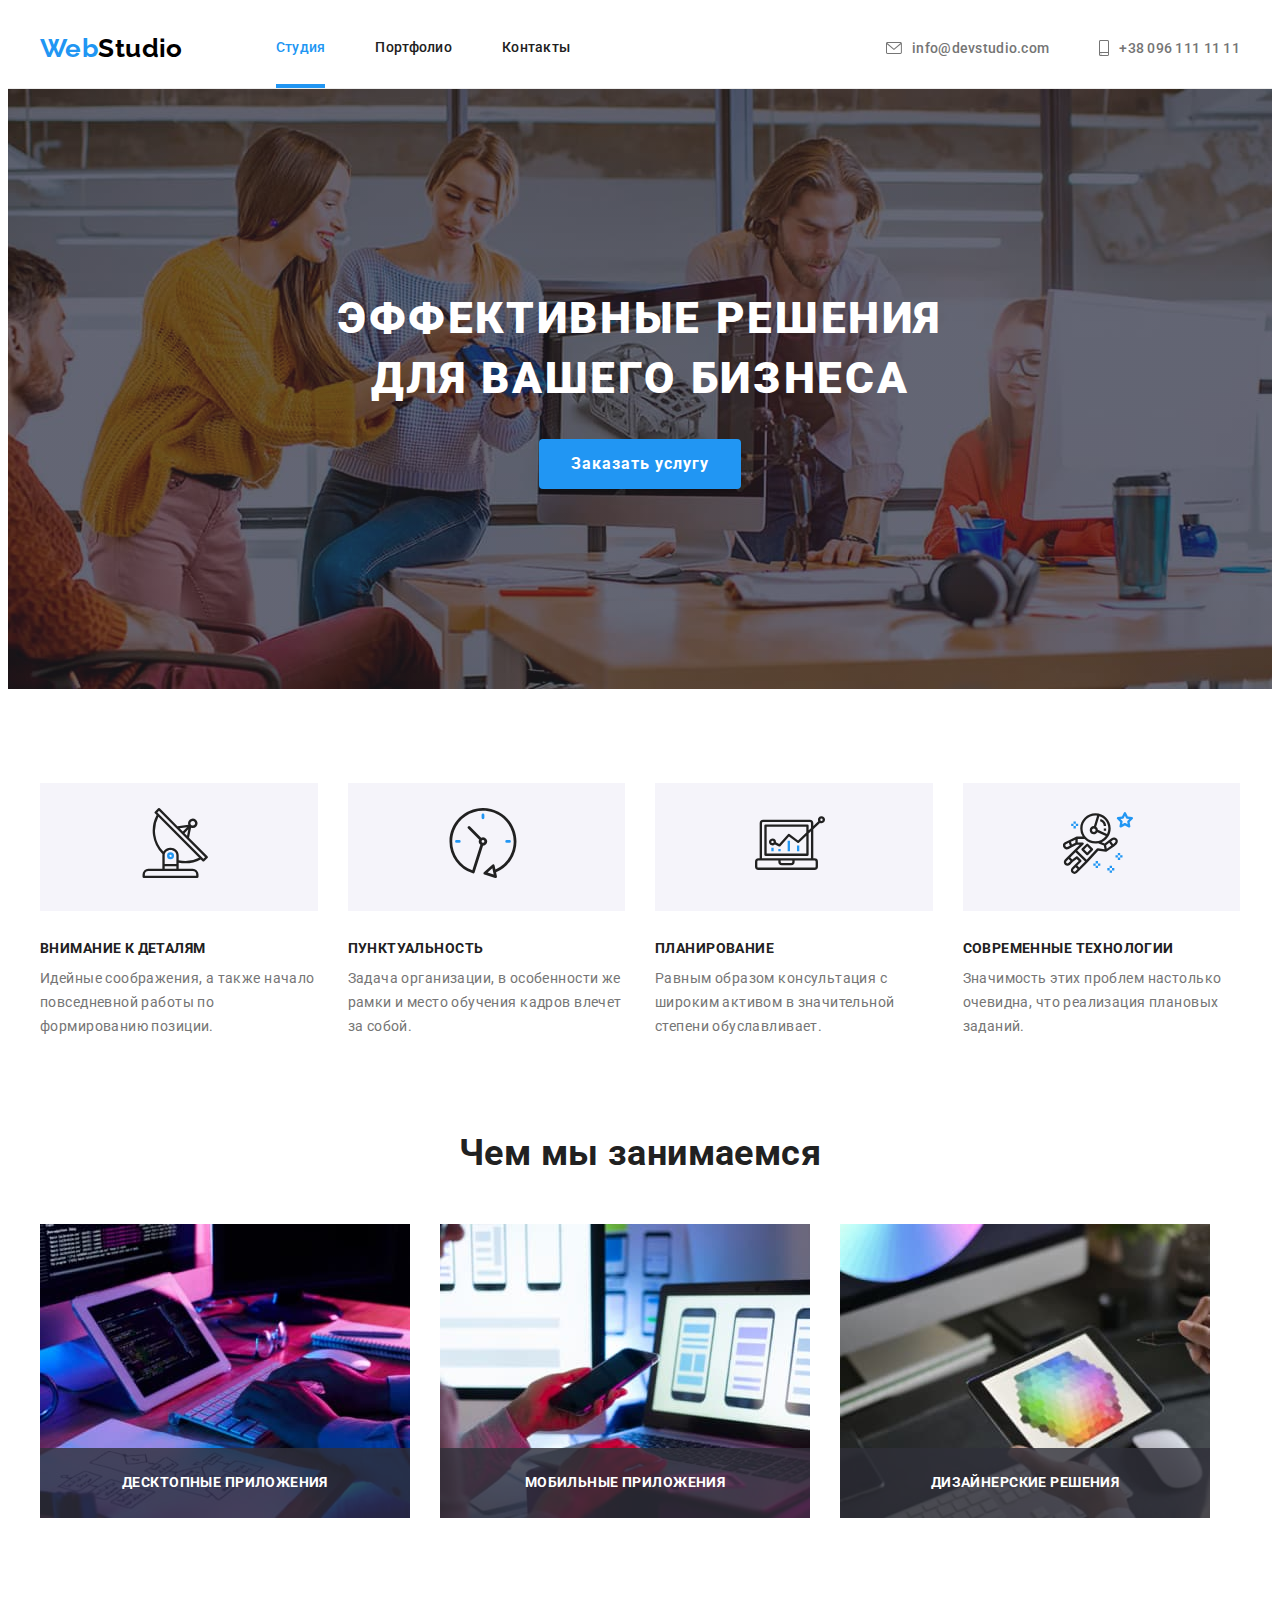
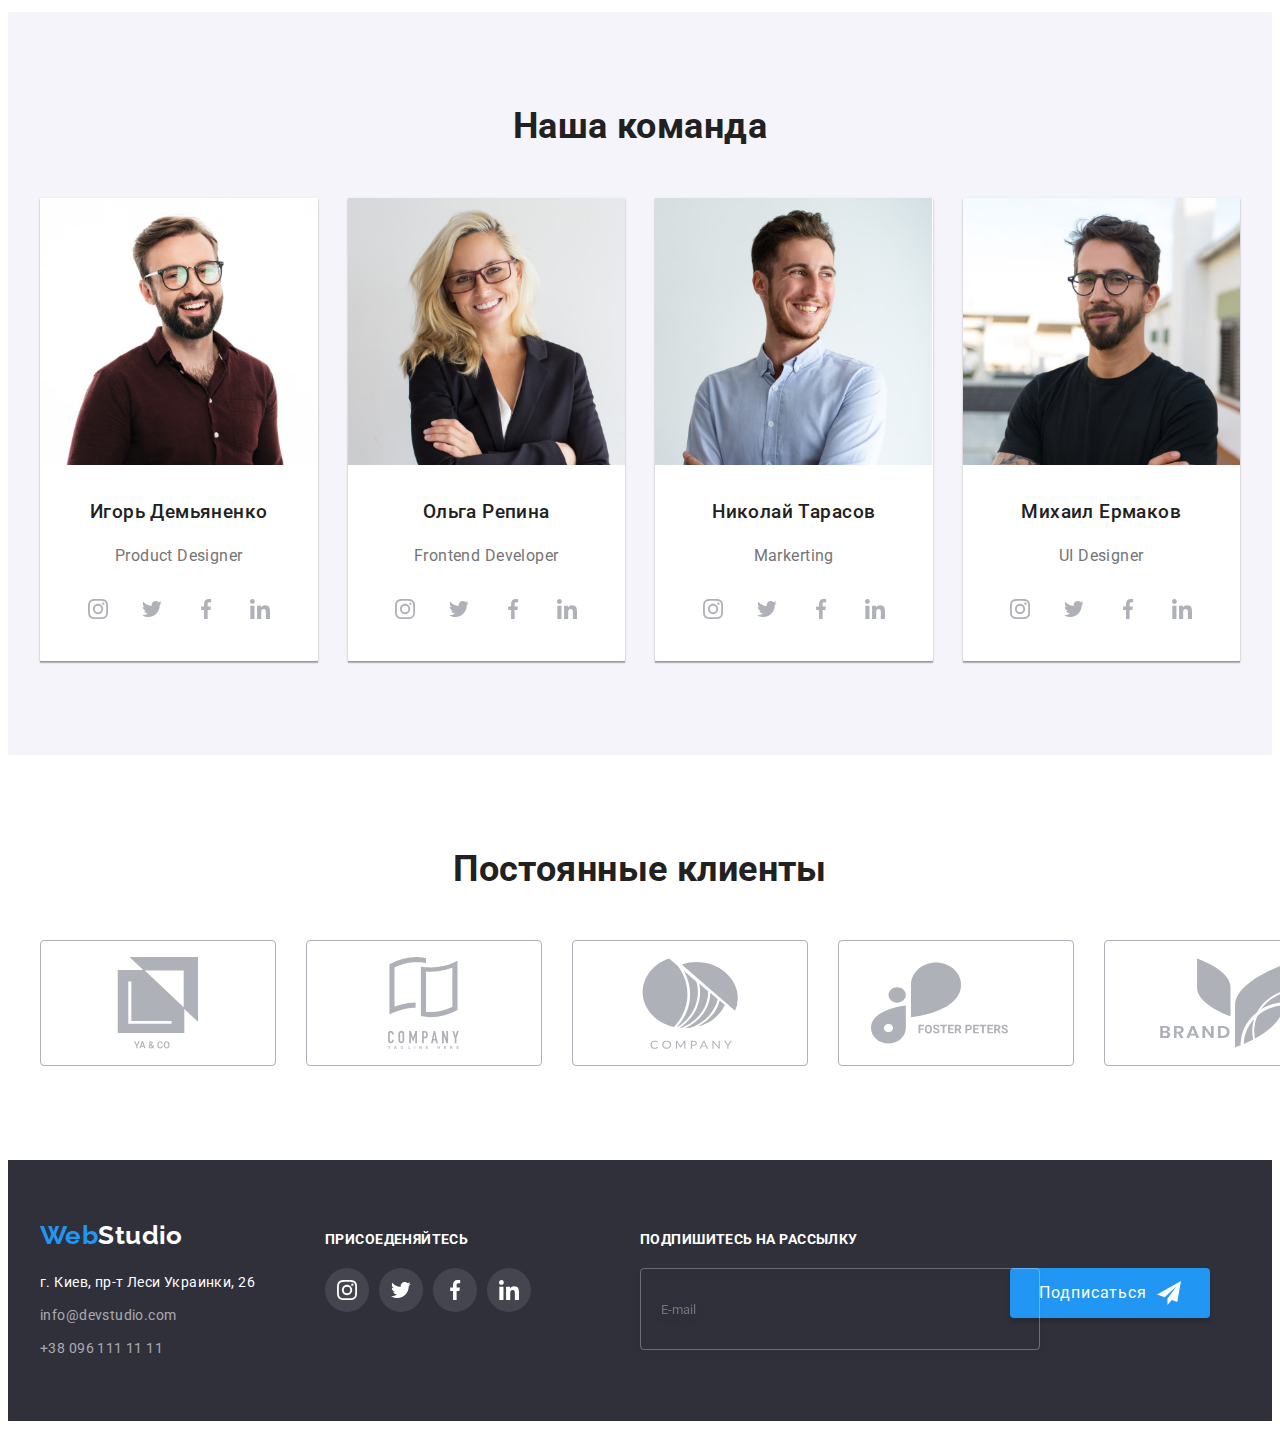
==== index.html @ 7bef616f "add hw6" ====
<!DOCTYPE html>
<html lang="ru">
  <head>
    <meta charset="UTF-8" />
    <meta http-equiv="X-UA-Compatible" content="IE=edge" />
    <meta name="viewport" content="width=device-width, initial-scale=1.0" />
    <title>WebStudio</title>

    <link
      href="https://fonts.googleapis.com/css2?family=Raleway:wght@700&family=Roboto:wght@400;500;700;900&display=swap"
      rel="stylesheet"
    />
    <link
      rel="stylesheet"
      href="https://cdnjs.cloudflare.com/ajax/libs/modern-normalize/1.1.0/modern-normalize.min.css"
      integrity="sha512-wpPYUAdjBVSE4KJnH1VR1HeZfpl1ub8YT/NKx4PuQ5NmX2tKuGu6U/JRp5y+Y8XG2tV+wKQpNHVUX03MfMFn9Q=="
      crossorigin="anonymous"
      referrerpolicy="no-referrer"
    />

    <link rel="stylesheet" href="./css/styles.css" />
  </head>

  <body>
    <!-- Шапка Сайта -->

    <header class="page-header">
      <div class="container">
        <div class="header-container">
          <a href="./index.html" class="logo">
            <span class="logo-first">Web</span
            ><span class="logo-second">Studio</span>
          </a>
          <nav>
            <ul class="site-nav list">
              <li class="site-nav-item">
                <a href="./index.html" class="link current">Студия</a>
              </li>
              <li class="site-nav-item">
                <a href="./portfolio.html" class="link">Портфолио</a>
              </li>
              <li class="site-nav-item">
                <a href="" class="link">Контакты</a>
              </li>
            </ul>
          </nav>
          <div class="header-contact">
            <a href="mailto:info@devstudio.com" class="contact-item link">
              <svg class="button-icon" width="16" height="12">
                <use href="./images/icons.svg#icon-envelope"></use>
              </svg>
              <span class="link-text">info@devstudio.com</span>
            </a>

            <a href="tel:+380961111111" class="contact-item link">
              <svg class="button-icon" width="10" height="16">
                <use href="./images/icons.svg#icon-smartphone"></use>
              </svg>
              <span class="link-text">+38 096 111 11 11</span></a
            >
          </div>
        </div>
      </div>
    </header>

    <main>
      <!-- Заказать услугу -->
      <section class="hero">
        <div class="hero-container">
          <h1 class="hero-title">Эффективные решения для вашего бизнеса</h1>
          <button type="button" class="button" data-modal-open>
            Заказать услугу
          </button>
        </div>
      </section>

      <!-- Особенности -->
      <section class="section no-btm-padding">
        <div class="container">
          <ul class="features-list list">
            <li class="item">
              <div class="features-thumb">
                <svg class="features-icons">
                  <use href="./images/icons.svg#icon-antenna"></use>
                </svg>
              </div>
              <h3 class="title">Внимание к деталям</h3>
              <p>
                Идейные соображения, а также начало повседневной работы по
                формированию позиции.
              </p>
            </li>
            <li class="item">
              <div class="features-thumb">
                <svg class="features-icons">
                  <use href="./images/icons.svg#icon-clock"></use>
                </svg>
              </div>
              <h3 class="title">Пунктуальность</h3>
              <p>
                Задача организации, в особенности же рамки и место обучения
                кадров влечет за собой.
              </p>
            </li>
            <li class="item">
              <div class="features-thumb">
                <svg class="features-icons">
                  <use href="./images/icons.svg#icon-diagram"></use>
                </svg>
              </div>
              <h3 class="title">Планирование</h3>
              <p>
                Равным образом консультация с широким активом в значительной
                степени обуславливает.
              </p>
            </li>
            <li class="item">
              <div class="features-thumb">
                <svg class="features-icons">
                  <use href="./images/icons.svg#icon-astronaut"></use>
                </svg>
              </div>
              <h3 class="title">Современные технологии</h3>
              <p>
                Значимость этих проблем настолько очевидна, что реализация
                плановых заданий.
              </p>
            </li>
          </ul>
        </div>
      </section>

      <!-- Чем мы занимаемся -->
      <section class="section">
        <div class="container">
          <h2 class="section-title">Чем мы занимаемся</h2>
          <ul class="services-list list">
            <li class="services-item">
              <img
                src="./images/programer-working-his-desk-office.jpg"
                alt="программист работает за столом в офисе"
                width="370"
              />
              <div class="service-overlay">
                <h3 class="service-text">Десктопные приложения</h3>
              </div>
            </li>
            <li class="services-item">
              <img
                src="./images/web-ui-designers-are-developing-application-smartphones.jpg"
                alt="веб-дизайнеры пользовательского интерфейса разрабатывают приложения для смартфонов"
                width="370"
              />
              <div class="service-overlay">
                <h3 class="service-text">Мобильные приложения</h3>
              </div>
            </li>
            <li class="services-item">
              <img
                src="./images/creative-artist-web-design-with-working-colour-selection-graphic-tablet.jpg"
                alt="веб-дизайнер работает с графическим планшетом для выбора цвета"
                width="370"
              />
              <div class="service-overlay">
                <h3 class="service-text">Дизайнерские решения</h3>
              </div>
            </li>
          </ul>
        </div>
      </section>

      <!-- Команда -->
      <section class="section team">
        <div class="container">
          <h2 class="section-title">Наша команда</h2>

          <ul class="team-list list">
            <li class="team-item">
              <div class="card">
                <div class="card-thumb">
                  <img
                    src="./images/product-designer-igor.jpg"
                    alt="промышленный дизайнер Игорь Демьяненко"
                    class="team-picture"
                  />
                </div>
                <div class="team-text">
                  <h3 class="title">Игорь Демьяненко</h3>
                  <p class="text">Product Designer</p>
                  <ul class="social-list list">
                    <li class="social-item">
                      <a href="" class="link"
                        ><svg class="social-icon">
                          <use href="./images/icons.svg#icon-instagram"></use>
                        </svg>
                      </a>
                    </li>
                    <li class="social-item">
                      <a href="" class="link"
                        ><svg class="social-icon">
                          <use href="./images/icons.svg#icon-twitter"></use>
                        </svg>
                      </a>
                    </li>
                    <li class="social-item">
                      <a href="" class="link"
                        ><svg class="social-icon">
                          <use href="./images/icons.svg#icon-facebook"></use>
                        </svg>
                      </a>
                    </li>
                    <li class="social-item">
                      <a href="" class="link"
                        ><svg class="social-icon">
                          <use href="./images/icons.svg#icon-linkedin"></use>
                        </svg>
                      </a>
                    </li>
                  </ul>
                </div>
              </div>
            </li>
            <li class="team-item">
              <div class="card">
                <div class="card-thumb">
                  <img
                    src="./images/frontend-developer-olga.jpg"
                    alt="фронтенд-разработчик Ольга Репина"
                    class="team-picture"
                  />
                </div>
                <div class="team-text">
                  <h3 class="title">Ольга Репина</h3>
                  <p class="text">Frontend Developer</p>
                  <ul class="social-list list">
                    <li class="social-item">
                      <a href="" class="link"
                        ><svg class="social-icon">
                          <use href="./images/icons.svg#icon-instagram"></use>
                        </svg>
                      </a>
                    </li>
                    <li class="social-item">
                      <a href="" class="link"
                        ><svg class="social-icon">
                          <use href="./images/icons.svg#icon-twitter"></use>
                        </svg>
                      </a>
                    </li>
                    <li class="social-item">
                      <a href="" class="link"
                        ><svg class="social-icon">
                          <use href="./images/icons.svg#icon-facebook"></use>
                        </svg>
                      </a>
                    </li>
                    <li class="social-item">
                      <a href="" class="link"
                        ><svg class="social-icon">
                          <use href="./images/icons.svg#icon-linkedin"></use>
                        </svg>
                      </a>
                    </li>
                  </ul>
                </div>
              </div>
            </li>
            <li class="team-item">
              <div class="card">
                <div class="card-thumb">
                  <img
                    src="./images/marketing-nikolai.jpg"
                    alt="маркетолог Николай Тарасов"
                    class="team-picture"
                  />
                </div>
                <div class="team-text">
                  <h3 class="title">Николай Тарасов</h3>
                  <p class="text">Markerting</p>
                  <ul class="social-list list">
                    <li class="social-item">
                      <a href="" class="link"
                        ><svg class="social-icon">
                          <use href="./images/icons.svg#icon-instagram"></use>
                        </svg>
                      </a>
                    </li>
                    <li class="social-item">
                      <a href="" class="link"
                        ><svg class="social-icon">
                          <use href="./images/icons.svg#icon-twitter"></use>
                        </svg>
                      </a>
                    </li>
                    <li class="social-item">
                      <a href="" class="link"
                        ><svg class="social-icon">
                          <use href="./images/icons.svg#icon-facebook"></use>
                        </svg>
                      </a>
                    </li>
                    <li class="social-item">
                      <a href="" class="link"
                        ><svg class="social-icon">
                          <use href="./images/icons.svg#icon-linkedin"></use>
                        </svg>
                      </a>
                    </li>
                  </ul>
                </div>
              </div>
            </li>
            <li class="team-item">
              <div class="card">
                <div class="card-thumb">
                  <img
                    src="./images/ui-designer-michael.jpg"
                    alt="дизайнер пользовательского интерфейса Михаил Ермаков"
                    class="team-picture"
                  />
                </div>
                <div class="team-text">
                  <h3 class="title">Михаил Ермаков</h3>
                  <p class="text">UI Designer</p>
                  <ul class="social-list list">
                    <li class="social-item">
                      <a href="" class="link"
                        ><svg class="social-icon">
                          <use href="./images/icons.svg#icon-instagram"></use>
                        </svg>
                      </a>
                    </li>
                    <li class="social-item">
                      <a href="" class="link"
                        ><svg class="social-icon">
                          <use href="./images/icons.svg#icon-twitter"></use>
                        </svg>
                      </a>
                    </li>
                    <li class="social-item">
                      <a href="" class="link"
                        ><svg class="social-icon">
                          <use href="./images/icons.svg#icon-facebook"></use>
                        </svg>
                      </a>
                    </li>
                    <li class="social-item">
                      <a href="" class="link"
                        ><svg class="social-icon">
                          <use href="./images/icons.svg#icon-linkedin"></use>
                        </svg>
                      </a>
                    </li>
                  </ul>
                </div>
              </div>
            </li>
          </ul>
        </div>
      </section>
    </main>
    <section class="section clients">
      <div class="container">
        <h2 class="section-title">Постоянные клиенты</h2>
        <ul class="clients-list list">
          <li class="clients-item">
            <a href="" class="link"
              ><svg class="client-icon">
                <use href="./images/icons.svg#icon-ya-and-co"></use>
              </svg>
            </a>
          </li>
          <li class="clients-item">
            <a href="" class="link"
              ><svg class="client-icon">
                <use href="./images/icons.svg#icon-tag-line-here"></use>
              </svg>
            </a>
          </li>
          <li class="clients-item">
            <a href="" class="link"
              ><svg class="client-icon">
                <use href="./images/icons.svg#icon-company"></use>
              </svg>
            </a>
          </li>
          <li class="clients-item">
            <a href="" class="link"
              ><svg class="client-icon">
                <use href="./images/icons.svg#icon-peters"></use>
              </svg>
            </a>
          </li>
          <li class="clients-item">
            <a href="" class="link"
              ><svg class="client-icon">
                <use href="./images/icons.svg#icon-brand"></use>
              </svg>
            </a>
          </li>
          <li class="clients-item">
            <a href="" class="link"
              ><svg class="client-icon">
                <use href="./images/icons.svg#icon-tag-line"></use>
              </svg>
            </a>
          </li>
        </ul>
      </div>
    </section>

    <footer class="footer">
      <div class="container">
        <div class="separator">
          <div class="left-footer">
            <a href="./index.html" class="logo">
              <span class="logo-first">Web</span
              ><span class="logo-second">Studio</span>
            </a>
            <address class="address">
              <p class="text-address">г. Киев, пр-т Леси Украинки, 26</p>
              <a href="mailto:info@devstudio.com" class="link"
                >info@devstudio.com</a
              >
              <a href="tel:+380961111111" class="link">+38 096 111 11 11</a>
            </address>
          </div>
          <div class="right-footer">
            <b class="join-text">присоеденяйтесь</b>
            <ul class="social-list list">
              <li class="social-item">
                <a href="" class="link"
                  ><svg class="social-icon">
                    <use href="./images/icons.svg#icon-instagram"></use>
                  </svg>
                </a>
              </li>
              <li class="social-item">
                <a href="" class="link"
                  ><svg class="social-icon">
                    <use href="./images/icons.svg#icon-twitter"></use>
                  </svg>
                </a>
              </li>
              <li class="social-item">
                <a href="" class="link"
                  ><svg class="social-icon">
                    <use href="./images/icons.svg#icon-facebook"></use>
                  </svg>
                </a>
              </li>
              <li class="social-item">
                <a href="" class="link"
                  ><svg class="social-icon">
                    <use href="./images/icons.svg#icon-linkedin"></use>
                  </svg>
                </a>
              </li>
            </ul>
          </div>
          <div class="right-footer">
            <b class="join-text">подпишитесь на рассылку</b>
            <form class="subscription-form">
              <label class="form-field"
                ><!-- <span class="email-label">Email</span> -->
                <input
                  type="email"
                  name="email"
                  class="form-input"
                  placeholder="E-mail"
                  required
              /></label>
              <button class="send-button button" type="submit">
                <span class="send-text">Подписаться</span>
                <svg class="send-icon">
                  <use href="./images/icons.svg#icon-send"></use>
                </svg>
              </button>
            </form>
          </div>
        </div>
      </div>
    </footer>
    <div class="backdrop is-hidden" data-modal>
      <div class="modal">
        <button type="button" class="modal-button" data-modal-close>
          <svg class="modal-icon">
            <use href="./images/icons.svg#icon-close-modal"></use>
          </svg>
        </button>
        <div class="form-container">
          <b class="application-text"
            >Оставьте свои данные, мы вам перезвоним</b
          >
          <form class="application-form">
            <div class="inputs">
              <label class="form-field"
                ><span class="label-text">Имя</span>
                <input
                  type="text"
                  name="name"
                  class="form-input"
                  placeholder=" "
                  required
                />
                <svg class="application-icon">
                  <use href="./images/icons.svg#icon-person"></use>
                </svg>
              </label>
              <label class="form-field"
                ><span class="label-text">Телефон</span
                ><input
                  type="tel"
                  name="tel"
                  class="form-input"
                  placeholder=" "
                  required
                />
                <svg class="application-icon">
                  <use href="./images/icons.svg#icon-phone"></use>
                </svg>
              </label>
              <label class="form-field"
                ><span class="label-text">Почта</span
                ><input
                  type="email"
                  name="email"
                  class="form-input"
                  placeholder=" "
                  required
                />
                <svg class="application-icon">
                  <use href="./images/icons.svg#icon-email"></use>
                </svg>
              </label>
              <label class="form-field"
                ><span class="label-text">Комментарий</span>
                <textarea
                  name="comment"
                  class="comment-area"
                  rows="6"
                  placeholder="Введите текст"
                ></textarea>
              </label>
            </div>
            <label class="checkbox-label"
              ><input
                class="checkbox"
                type="checkbox"
                name="agreement"
                value="agreement"
                required
              />
              <!-- <span class="checkbox-icon"></span> -->
              <svg class="checkbox-icon">
                <use href="./images/icons.svg#icon-check"></use>
              </svg>
              <span class="mailing-text">
                Соглашаюсь с рассылкой и принимаю
                <a href="" class="link">Условия договора</a>
              </span>
            </label>
            <button class="send-button button" type="submit">
              <span class="send-text">Отправить</span>
            </button>
          </form>
        </div>
      </div>
    </div>
    <script src="./js/modal.js"></script>
  </body>
</html>
---- css/styles.css ----
/* color: #757575; Основной цвет текста */
/* color: #212121; вторичный цвет текста */
/* #FFFFFF основной цвет фоона */
/* #2F303A вторичный цвет фона */
:root {
  --primary-text-color: #757575;
  --title-text-color: #212121;
  --button-hover-color: #188ce8;
  --accent-color: #2196f3;
  --primary-white-color: #ffffff;
  --secondary-bg-color: #2f303a;
  --filter-bg-color: #f5f4fa;
  --border-color: #eeeeee;
  --social-icons-color: #afb1b8;
  --cubic-const: cubic-bezier(0.4, 0, 0.2, 1);
  --trans-time: 250ms;
}
/* html {
  box-sizing: border-box;
}
*,
*::before,
*::after {
  box-sizing: inherit;
} */
img {
  display: block;
  max-width: 100%;
  height: auto;
}
h1,
h2,
h3,
h4,
h5,
h6,
p,
ul {
  margin: 0;
  padding: 0;
}

body {
  color: var(--primary-text-color);
  background-color: var(--primary-white-color);

  font-family: "Roboto", sans-serif;
  /* font-weight: 400; */
  font-size: 14px;
  letter-spacing: 0.03em;
  line-height: 1.71;
}
button,
input,
optgroup,
select,
textarea {
  font-family: "Roboto", sans-serif;
}
.list {
  list-style: none;
}
.link {
  text-decoration: none;
}
.project-set .link,
.header-contact .link {
  color: inherit;
}
.container {
  width: 1200px;
  padding-left: 15px;
  padding-right: 15px;
  margin: 0 auto;
}

/* COLOR hover */
.address .link,
.page-header .link {
  transition: color var(--trans-time) var(--cubic-const);
}
/* background-color hover */
.hero .button,
.social-item .link {
  transition: background-color var(--trans-time) var(--cubic-const);
}
/* fill hover */
.contact-item .button-icon,
.social-item .social-icon,
.clients-item .client-icon {
  transition: fill var(--trans-time) var(--cubic-const);
}
/* border hover */

/* HEADER */

.header-container {
  height: 80px;
  display: flex;
  justify-content: center;
  align-items: center;
}
.page-header {
  /*   padding-top: 24px;
  padding-bottom: 25px; */
  border-bottom: 1px solid #ececec;
}

/* Logo styles */

.page-header .logo {
  margin-right: 93px;
}
.logo {
  display: inline-block;

  text-decoration: none;
  font-family: "Raleway", sans-serif;
  font-weight: 700;
  line-height: 1.19;
  font-size: 26px;
}
.logo-first {
  color: var(--accent-color);
}
.logo-second {
  color: #000000;
}

/* site navigation styles */
.site-nav {
  display: flex;
}
.site-nav-item:not(:last-child) {
  margin-right: 50px;
}
.site-nav .link {
  position: relative;
  display: block;
  padding-top: 32px;
  padding-bottom: 32px;
  color: var(--title-text-color);
}
/* Current link underline */
.site-nav .link.current::after {
  content: "";
  position: absolute;

  bottom: 0;
  left: 0;
  display: block;
  width: 100%;
  height: 4px;
  background-color: var(--accent-color);
}
.site-nav .link.current {
  color: var(--accent-color);
}
/* contact style */
.header-contact {
  display: flex;

  margin-left: auto;
}
.contact-item:not(:last-child) {
  margin-right: 50px;
}

/* header link style */
.page-header .link {
  font-weight: 500;
  line-height: 1.14;
  letter-spacing: 0.02em;
}
.page-header .link:hover,
.page-header .link:focus {
  color: var(--accent-color);
}
/* hero style */
.hero {
  display: flex;
  justify-content: center;
  align-items: center;
  margin: 0 auto;
  max-width: 1600px;
  height: 600px;
  text-align: center;

  /*   padding-top: 200px;
  padding-bottom: 200px; */

  background-image: linear-gradient(
      rgba(47, 48, 58, 0.4),
      rgba(47, 48, 58, 0.4)
    ),
    url("../images/overlay.jpg");
  background-size: cover;
  background-position: center;
  background-repeat: no-repeat;
  color: var(--primary-white-color);
}
.hero-title {
  max-width: 696px;
  margin: 0 auto 30px;
  font-weight: 900;
  font-size: 44px;
  line-height: 1.36;
  letter-spacing: 0.06em;
  text-transform: uppercase;
}
.button {
  cursor: pointer;
  border-radius: 4px;
  border: 0px;
}

.hero .button {
  background-color: var(--accent-color);
  color: var(--primary-white-color);
  padding: 10px 32px;
  border-radius: 4px;
  box-shadow: 0px 4px 4px rgba(0, 0, 0, 0.15);
  font-size: 16px;
  font-weight: 700;
  line-height: 1.87;

  letter-spacing: 0.06em;
}
.hero .button:hover,
.hero .button:focus {
  background-color: var(--button-hover-color);
}
/* title style */
.title,
.section-title {
  color: var(--title-text-color);
  font-weight: 700;
}

.section {
  padding-top: 94px;
  padding-bottom: 94px;
}
.section.no-btm-padding {
  padding-bottom: 0;
}

.section-title {
  margin: 0 auto 50px;
  font-size: 36px;
  line-height: 1.16;
  text-align: center;
}

/* FEATURES style */
.features-list {
  display: flex;
  flex-wrap: wrap;
  margin-right: -30px;
  margin-bottom: -30px;
  justify-content: center;
}

.features-list .title {
  margin-bottom: 10px;
  font-size: 14px;
  line-height: 1.14;
  text-transform: uppercase;
}

.features-list .item {
  flex-basis: calc((100% / 4) - 30px);
  margin-right: 30px;
  margin-bottom: 30px;
}

/* Services section */
.services-item {
  position: relative;
}
.services-list {
  display: flex;
}
.services-item:not(:last-child) {
  margin-right: 30px;
}
.service-overlay {
  position: absolute;
  bottom: 0;
  right: 0;
  display: flex;
  justify-content: center;
  align-items: center;
  background-color: rgba(47, 48, 58, 0.8);
  width: 100%;
  height: 70px;
}
.service-text {
  padding-left: 15px;
  padding-right: 15px;
  color: var(--primary-white-color);
  font-size: 14px;
  line-height: 1.14;
  text-align: center;
  text-transform: uppercase;
}

/* Team section */
.team {
  background-color: var(--filter-bg-color);
}
.team-item .card {
  box-shadow: 0px 1px 3px rgba(0, 0, 0, 0.12), 0px 1px 1px rgba(0, 0, 0, 0.14),
    0px 2px 1px rgba(0, 0, 0, 0.2);
}
.team-list {
  display: flex;
  flex-wrap: wrap;
  margin-right: -30px;
  margin-bottom: -30px;
}

.team-item {
  background-color: var(--primary-white-color);
  flex-basis: calc((100% / 4) - 30px);
  margin-right: 30px;
  margin-bottom: 30px;
  text-align: center;
  justify-content: center;
  font-size: 16px;
  line-height: 1.88;

  border-radius: 0px 0px 4px 4px;
} /* 
.team-item:not(:last-child) {
  margin-right: 30px;
} */
.team-text {
  display: block;
  margin-top: auto;
  padding-top: 30px;
  padding-bottom: 30px;
}
.team-text .text {
  margin-bottom: 16px;
}
.team-item .title {
  margin-bottom: 10px;
  font-weight: 500;
}
/* footer style */
.footer {
  padding-top: 60px;
  padding-bottom: 60px;
  background-color: var(--secondary-bg-color);
}
.footer .logo {
  margin-bottom: 20px;
}
.footer .logo-second {
  color: var(--primary-white-color);
}

.text-address {
  color: var(--primary-white-color);
}
.address {
  font-style: normal;
  display: flex;
  flex-direction: column;
}
.address > *:not(:last-child) {
  margin-bottom: 9px;
}
.address .link {
  color: rgba(255, 255, 255, 0.6);
}
.address .link:hover,
.address .link:focus {
  color: var(--accent-color);
}

/* PORTFOLIO PAGE */
/* filters style */

.filter.list {
  display: flex;
  justify-content: center;
  align-items: center;
  margin-bottom: 34px;
}
.filter-item {
  display: inline-block;
}
.filter-item:not(:last-child) {
  margin-right: 9px;
}

.filter .button {
  position: relative;
  background-color: var(--filter-bg-color);
  font-weight: 500;
  font-size: 16px;
  line-height: 1.63;

  padding: 6px 22px;
  transition: color var(--trans-time) var(--cubic-const),
    background-color var(--trans-time) var(--cubic-const);
}

.filter .button::before {
  content: " ";
  position: absolute;
  top: 0;
  right: 0;
  bottom: 0;
  left: 0;
  border-radius: 4px;
  box-shadow: 0px 3px 1px rgba(0, 0, 0, 0.1), 0px 1px 2px rgba(0, 0, 0, 0.08),
    0px 2px 2px rgba(0, 0, 0, 0.12);
  /* Create the box shadow at expanded size. */

  /* Hidden by default. */
  opacity: 0;
  transition: opacity var(--trans-time) var(--cubic-const);
}
.filter .button:hover::before,
.filter .button:focus::before {
  opacity: 1;
}
.filter .button:hover,
.filter .button:focus {
  background-color: var(--accent-color);
  color: var(--primary-white-color);
}
/* projects styles */

.project-set .title {
  font-size: 18px;
  line-height: 2;
  letter-spacing: 0.06em;
}
.project-set .text {
  font-size: 16px;
  line-height: 1.88;
}
.project-set {
  display: flex;
  flex-wrap: wrap;
  margin-right: -30px;
  margin-bottom: -30px;
}
.project-item {
  flex-basis: calc((100% / 3) - 30px);
  margin-right: 30px;
  margin-bottom: 30px;
  border: 1px solid var(--border-color);
  /*   overflow: hidden; */
}
.project-item a {
  display: block;
}
.card-text {
  padding: 20px 24px;
  text-align: left;
}

.card-text > .title {
  margin-bottom: 4px;
}
/* SVG SETTINGS */
.button-icon {
  padding: 0;
  margin: 0;
  /*  display: inline-block; */
  /* vertical-align: middle; */
}
.contact-item.link {
  display: flex;
  justify-content: center;
  align-items: center;
  line-height: normal;
}
.header-contact .button-icon {
  margin-right: 10px;
  fill: var(--primary-text-color);
}

.contact-item.link:hover > *,
.contact-item.link:focus > * {
  fill: var(--accent-color);
}
.hero-container {
  padding-left: 15px;
  padding-right: 15px;
  margin: 0 auto;
}
.features-icons {
  width: 70px;
  height: 70px;
}

.features-thumb {
  padding: 25px 100px;
  margin-bottom: 30px;
  background-color: var(--filter-bg-color);
}
.social-icon {
  width: 20px;
  height: 20px;
  fill: var(--social-icons-color);
}
.social-list {
  display: flex;
  flex-basis: calc((100% / 4) - 10px);
  margin-right: -10px;
  justify-content: center;
  align-items: center;
}
.social-item {
  width: 44px;
  height: 44px;
  background-color: var(--primary-white-color);

  display: block;

  text-align: center;
  margin-right: 10px;
}
.team .social-item .link {
  background-color: var(--primary-white-color);
}
.social-item .link {
  border-radius: 50%;
  width: 100%;
  height: 100%;
  display: flex;
  align-items: center;
  justify-content: center;
}
.social-item .link:focus > *,
.social-item .link:hover > * {
  fill: var(--primary-white-color);
}
.social-item .link:focus,
.social-item .link:hover {
  background-color: var(--accent-color);
}
.clients .section-title {
  margin-bottom: 50px;
}
.clients-list {
  display: flex;
  /*   flex-basis: calc((100% / 6) - 30px); */
  margin-right: -30px;

  align-items: center;
}
.clients-item {
  width: 100%;
  height: 100%;
  margin-right: 30px;
}
.clients-item .link {
  padding: 16px 32px;
  width: 170px;
  height: 92px;
  display: block;
  border: 1px solid var(--social-icons-color);
  border-radius: 4px;
  transition: border-color var(--trans-time) var(--cubic-const);
  /* align-items: center;
  justify-content: center; */
}
.client-icon {
  margin: 0;
  padding: 0;
  width: 100%;
  height: 100%;
  fill: var(--social-icons-color);
}
.clients-item .link:focus,
.clients-item .link:hover {
  border-color: var(--accent-color);
}
.clients-item .link:focus > *,
.clients-item .link:hover > * {
  fill: var(--accent-color);
}
.separator {
  display: flex;
}
.left-footer {
  margin-right: 70px;
}
.right-footer:not(:last-child) {
  margin-right: 109px;
}
.right-footer {
  padding-top: 12px;
}
.join-text {
  display: block;
  line-height: 1.14;
  color: var(--primary-white-color);
  text-transform: uppercase;
  margin-bottom: 20px;
}
.footer .social-icon {
  fill: var(--primary-white-color);
}
.footer .social-item {
  background-color: transparent;
}
.right-footer .link {
  background: rgba(255, 255, 255, 0.1);
}
.project-item .link {
  position: relative;
  width: 100%;
  height: 100%;
}
.project-item .link::before {
  content: " ";
  position: absolute;
  top: 0;
  right: 0;
  bottom: 0;
  left: 0;
  box-shadow: 0px 1px 1px rgba(0, 0, 0, 0.12), 0px 4px 4px rgba(0, 0, 0, 0.06),
    1px 4px 6px rgba(0, 0, 0, 0.16);
  opacity: 0;
  transition: opacity var(--trans-time) var(--cubic-const);
}
.project-item .link:hover::before,
.project-item .link:focus::before {
  opacity: 1;
}
.link-text {
  display: block;
}
.card-thumb {
  position: relative;
  overflow: hidden;
}
.project-overlay {
  display: flex;
  justify-content: center;
  align-items: center;
  position: absolute;

  top: 0;
  left: 0;
  /*   right: 0;
  bottom: 0; */
  width: 100%;
  height: 101%;
  background-color: rgba(33, 150, 243, 0.9);
  transform: translateY(100%);
  transition: transform var(--trans-time) var(--cubic-const);
}
.project-item :hover .project-overlay,
.project-item :focus .project-overlay {
  transform: translateY(0);
}
.overlay-text {
  padding-left: 24px;
  padding-right: 24px;
  /*   width: 322px; */
  color: var(--primary-white-color);
  font-size: 18px;
  line-height: 1.56;

  /* or 156% */
}

/* Backdrop  */
.backdrop {
  position: fixed;
  top: 0;
  left: 0;
  width: 100%;
  height: 100%;
  background: rgba(0, 0, 0, 0.2);
  opacity: 1;
  /*   visibility: visible; */
  transition: opacity 250ms ease-in;
  /* transition: opacity var(--trans-time) cubic-bezier(); */
}
.backdrop.is-hidden {
  opacity: 0;
  pointer-events: none;
}
.modal {
  position: absolute;
  top: 50%;
  left: 50%;
  transform: translate(-50%, -50%) scale(1);
  min-height: 581px;
  min-width: 528px;
  background-color: var(--primary-white-color);
  box-shadow: 0px 1px 3px rgba(0, 0, 0, 0.12), 0px 1px 1px rgba(0, 0, 0, 0.14),
    0px 2px 1px rgba(0, 0, 0, 0.2);
  border-radius: 4px;
  transition: transform 250ms ease-out;
}
.modal-button {
  position: absolute;
  top: 8px;
  right: 8px;
  /* transform: translate(-50%, -50%); */
  /*   display: flex;
  align-items: center;
  justify-content: center; */

  width: 30px;
  height: 30px;
  border-radius: 50%;
  background-color: var(--primary-white-color);
  margin: 0;
  padding: 0;
  border: 1px solid rgba(0, 0, 0, 0.1);
}

.modal-button:hover,
.modal-button:focus {
  cursor: pointer;
}
.modal-icon {
  position: absolute;
  top: 50%;
  left: 50%;
  transform: translate(-50%, -50%);
  width: 11px;
  height: 11px;
  fill: #000000;
  transition: fill var(--trans-time) var(--cubic-const);
}
.modal-button:hover > .modal-icon {
  fill: var(--accent-color);
}
.backdrop.is-hidden .modal {
  transform: translate(-50%, -50%) scale(0.9);
}
/* .subscription-form .email-label {
  position: absolute;

  left: 16px;
  top: 50%;
  transform: translateY(-50%);
  font-size: 16px;
  line-height: 1.25;
  margin-right: 45px;
  color: rgba(255, 255, 255, 0.6);
} */
.subscription-form {
  display: flex;
  justify-content: center;
  align-items: center;
  height: 50px;
}
.subscription-form .form-field {
  position: relative;
  display: block;
  min-width: 358px;
  height: 100%;
  margin-right: 12px;
}
.subscription-form .form-input {
  width: 100%;
  height: 100%;
  color: var(--primary-white-color);
  background-color: inherit;
  border: 1px solid rgba(255, 255, 255, 0.3);

  filter: drop-shadow(0px 4px 4px rgba(0, 0, 0, 0.15));
  border-radius: 4px;
  margin: 0;
  padding: 15px 20px;
}
.subscription-form .send-button {
  width: 200px;
  height: 100%;
  display: flex;
  justify-content: center;
  align-items: center;

  background-color: var(--accent-color);
  box-shadow: 0px 4px 4px rgba(0, 0, 0, 0.15);
}
.subscription-form .send-text {
  margin-right: 10px;
  color: var(--primary-white-color);

  font-size: 16px;
  line-height: 1.87;

  letter-spacing: 0.06em;
}

.subscription-form .send-icon {
  fill: var(--primary-white-color);
  width: 24px;
  height: 24px;
}
.application-form .inputs {
  display: flex;
  flex-direction: column;
  align-items: center;
  justify-content: center;
  width: 100%;
}
.application-form .form-field {
  position: relative;
  width: 100%;
  /* height: 40px; */
  display: block;
  margin-bottom: 28px;
}
.application-form .form-input {
  width: 100%;
  padding-top: 12px;
  padding-bottom: 12px;
  padding-right: 12px;
  padding-left: 42px;
  border: 1px solid rgba(33, 33, 33, 0.2);
  color: var(--title-text-color);
  border-radius: 4px;
  transition: border-color var(--trans-time) var(--cubic-const);
}
/* label {
  display: block;
}
 */
.form-container {
  width: 100%;
  padding-top: 40px;
  padding-left: 40px;
  padding-right: 40px;
  margin: 0 auto;
}
.application-text {
  display: block;
  text-align: center;
  margin-bottom: 30px;
  font-size: 20px;
  line-height: 1.15;

  color: var(--title-text-color);
}
.application-form .comment-area::placeholder {
  letter-spacing: 0.01em;

  color: rgba(117, 117, 117, 0.5);
}
.application-form .comment-area {
  display: block;
  width: 100%;
  padding: 12px 16px;
  border: 1px solid rgba(33, 33, 33, 0.2);
  color: var(--title-text-color);
  border-radius: 4px;
  resize: none;
  transition: border-color var(--trans-time) var(--cubic-const);
}

.application-form .label-text {
  position: absolute;
  left: 0;
  top: -4px;
  transform: translateY(-100%);
  display: block;
  margin-bottom: 4px;
  font-size: 12px;
  line-height: 1.16;
  /* identical to box height */

  letter-spacing: 0.01em;
}
.application-icon {
  position: absolute;
  top: 50%;
  transform: translateY(-50%);
  left: 12px;
  display: inline-block;
  width: 18px;
  height: 18px;
  fill: var var(--title-text-color);
  transition: fill var(--trans-time) var(--cubic-const);
}
.checkbox {
  position: absolute;
  width: 1px;
  height: 1px;
  margin: -1px;
  border: 0;
  padding: 0;
  clip: rect(0 0 0 0);
  overflow: hidden;
  /*   -webkit-appearance: none;
  -moz-appearance: none;
  appearance: none; */
}
.checkbox-label {
  display: flex;
  align-items: center;
  justify-content: center;
  cursor: pointer;
  margin-bottom: 30px;
}
.checkbox-icon {
  display: inline-block;
  width: 16px;
  height: 15px;

  /*   background-image: url("../images/check.svg"); */
  border: 2px solid var(--title-text-color);
  border-radius: 2px;
  margin-right: 7px;
  transition: background-color var(--trans-time) var(--cubic-const);
}
.checkbox:checked + .checkbox-icon {
  border: 0;
  border-color: transparent;
  background-color: var(--accent-color);
  background-size: contain;
  background-origin: border-box;
}
.mailing-text {
  user-select: none;
}
.mailing-text .link {
  color: var(--accent-color);
  text-decoration: underline;
}
.application-form .send-button {
  display: block;
  width: 200px;
  height: 50px;
  margin: 0 auto;
  background-color: var(--accent-color);
  box-shadow: 0px 4px 4px rgba(0, 0, 0, 0.15);
}
.application-form .send-text {
  color: var(--primary-white-color);

  font-size: 16px;
  line-height: 1.87;

  letter-spacing: 0.06em;
}
.send-button:hover,
.send-button:focus {
  background-color: var(--button-hover-color);
}
.send-button {
  transition: background-color var(--trans-time) var(--cubic-const);
}
.application-form .comment-area:focus,
.application-form .form-input:focus {
  border-color: var(--accent-color);
  outline: transparent;
}
.application-form .form-input:focus + .application-icon {
  fill: var(--accent-color);
}
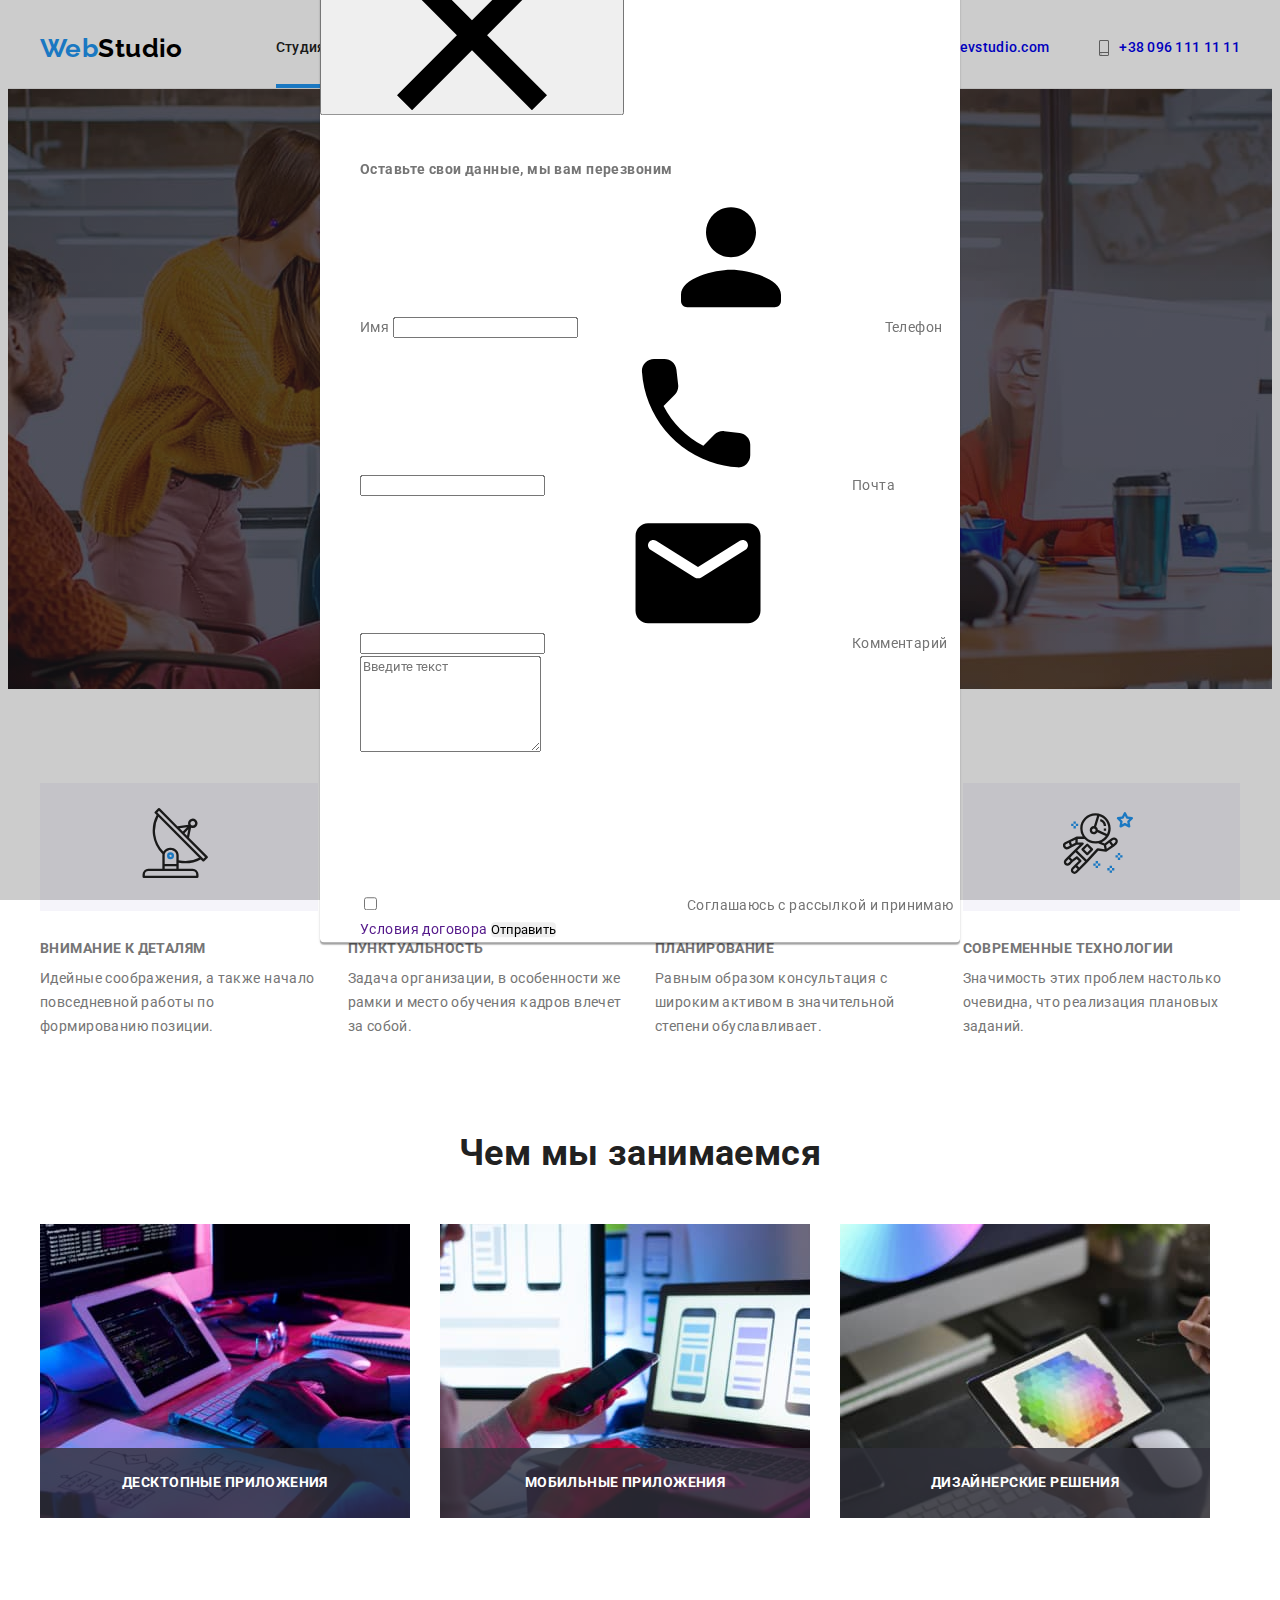
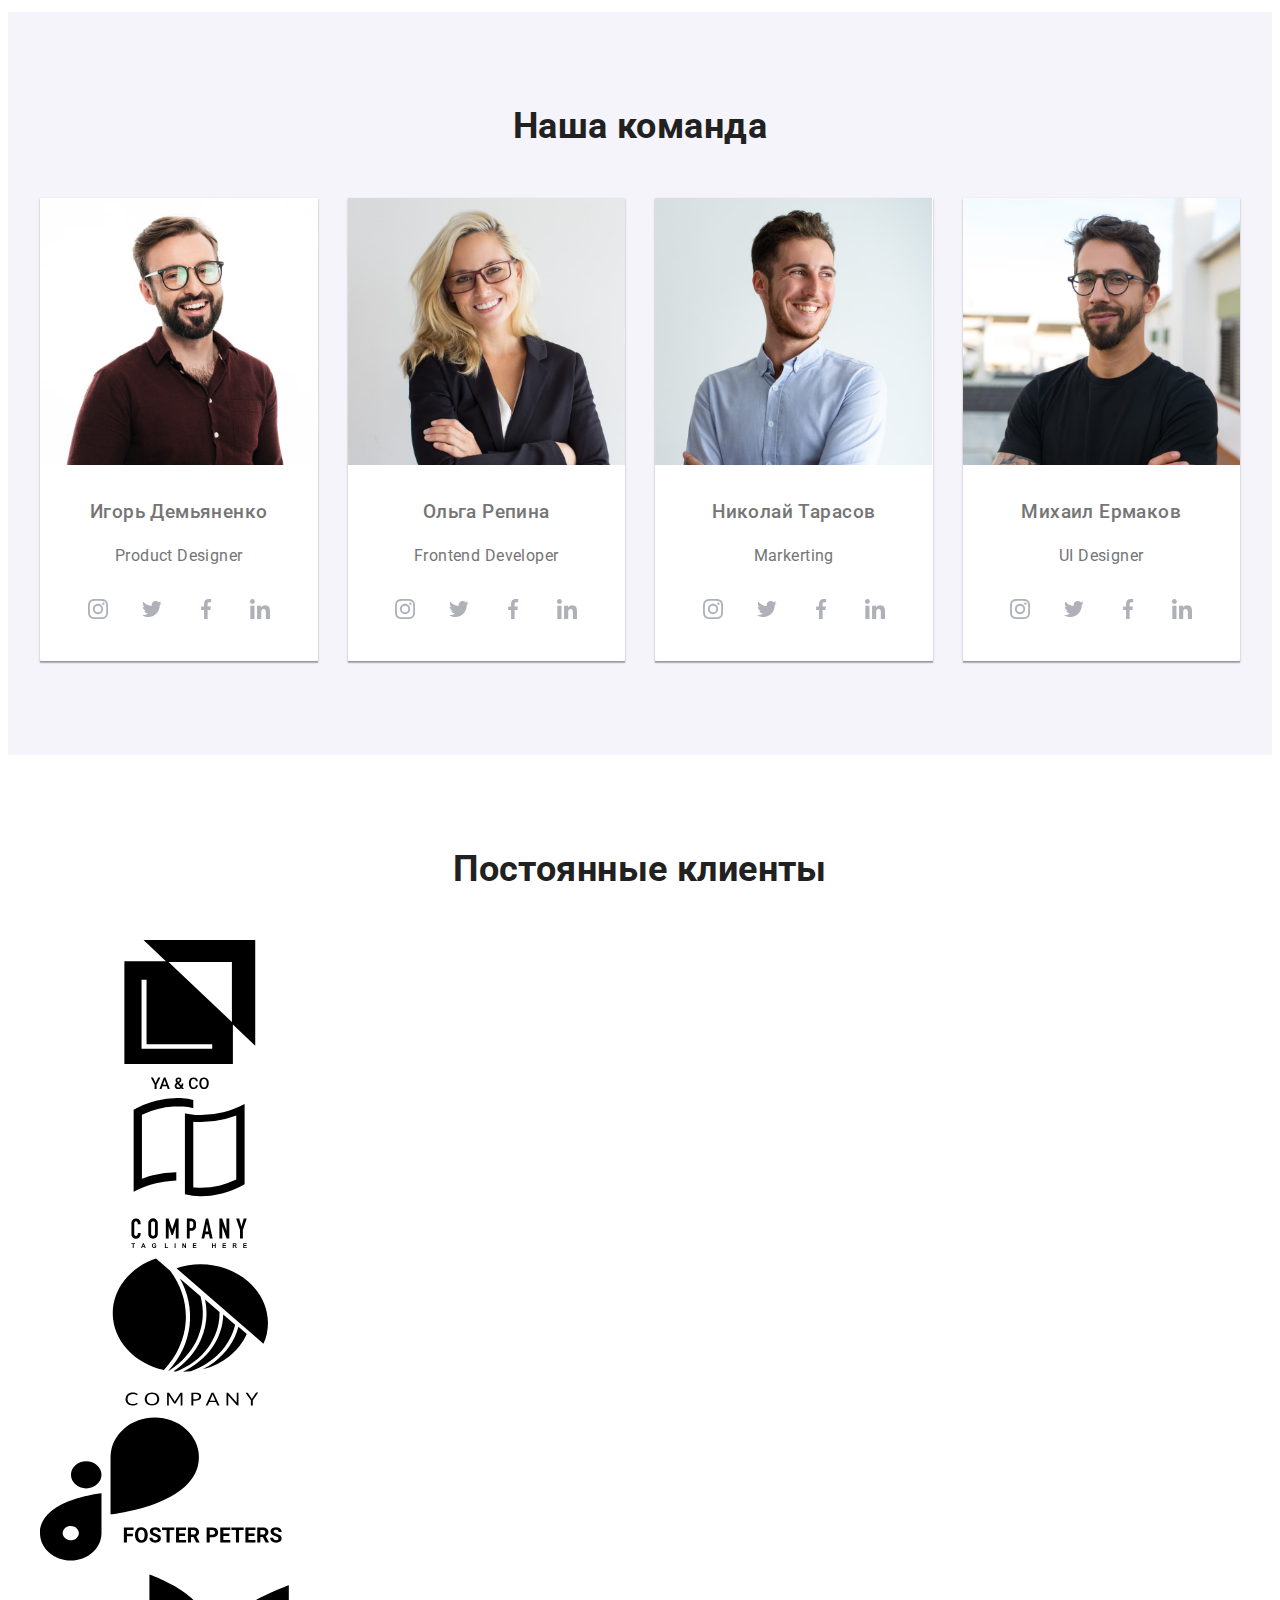
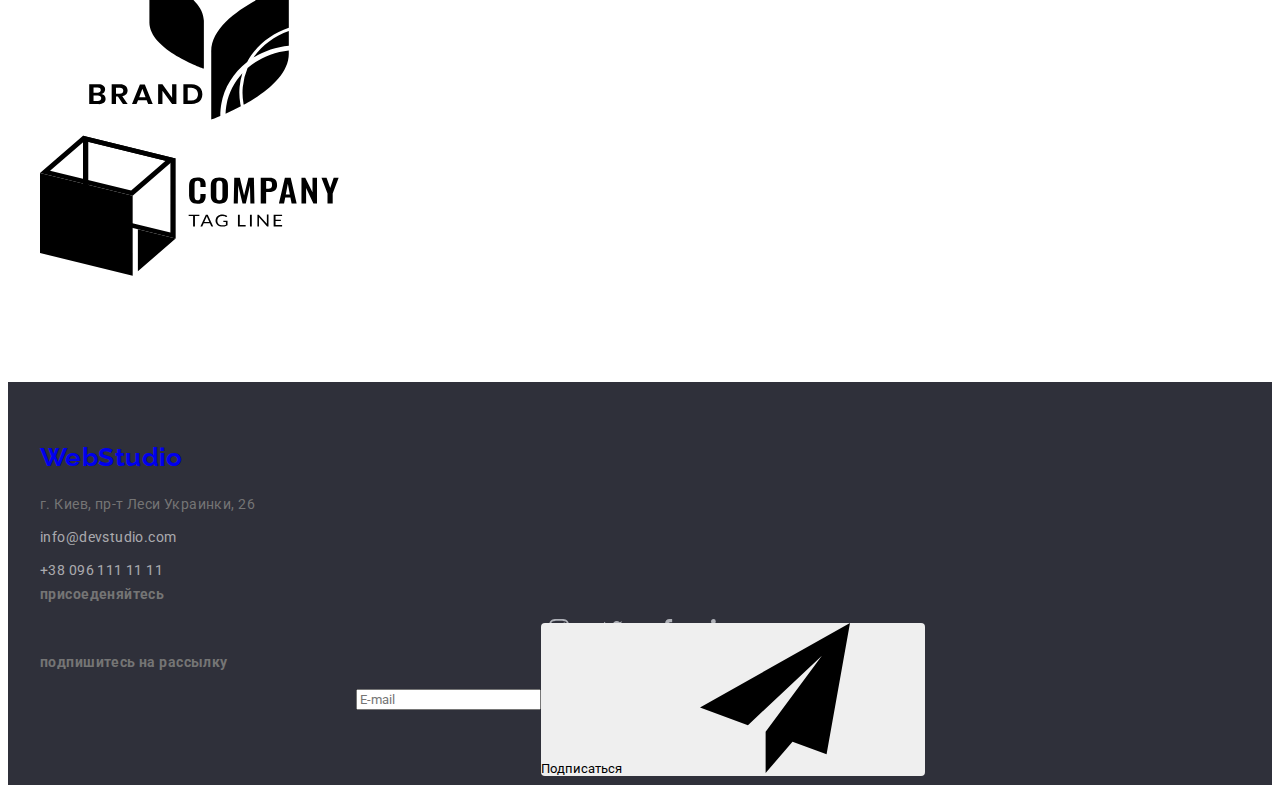
==== commit e896a176: "BEM" ====
--- a/index.html
+++ b/index.html
@@ -26,37 +26,43 @@
 
     <header class="page-header">
       <div class="container">
-        <div class="header-container">
-          <a href="./index.html" class="logo">
-            <span class="logo-first">Web</span
-            ><span class="logo-second">Studio</span>
-          </a>
-          <nav>
-            <ul class="site-nav list">
-              <li class="site-nav-item">
-                <a href="./index.html" class="link current">Студия</a>
+        <div class="page-header__layout">
+          <nav class="page-header__nav">
+            <a href="./index.html" class="logo page-header__logo">
+              <span class="logo__text logo__text--color--accent">Web</span
+              ><span class="logo__text logo__text--color--black">Studio</span>
+            </a>
+            <ul class="site-nav nav__site-nav list">
+              <li class="site-nav__item">
+                <a
+                  href="./index.html"
+                  class="site-nav__link site-nav__link--current link"
+                  >Студия</a
+                >
               </li>
-              <li class="site-nav-item">
-                <a href="./portfolio.html" class="link">Портфолио</a>
+              <li class="site-nav__item">
+                <a href="./portfolio.html" class="site-nav__link link"
+                  >Портфолио</a
+                >
               </li>
-              <li class="site-nav-item">
-                <a href="" class="link">Контакты</a>
+              <li class="site-nav__item">
+                <a href="" class="site-nav__link link">Контакты</a>
               </li>
             </ul>
           </nav>
-          <div class="header-contact">
-            <a href="mailto:info@devstudio.com" class="contact-item link">
-              <svg class="button-icon" width="16" height="12">
+          <div class="page-header__contact">
+            <a href="mailto:info@devstudio.com" class="contact__item link">
+              <svg class="contact__icon" width="16" height="12">
                 <use href="./images/icons.svg#icon-envelope"></use>
               </svg>
-              <span class="link-text">info@devstudio.com</span>
-            </a>
-
-            <a href="tel:+380961111111" class="contact-item link">
-              <svg class="button-icon" width="10" height="16">
+              <div class="contact__text">info@devstudio.com</div>
+            </a>
+
+            <a href="tel:+380961111111" class="contact__item link">
+              <svg class="contact__icon" width="10" height="16">
                 <use href="./images/icons.svg#icon-smartphone"></use>
               </svg>
-              <span class="link-text">+38 096 111 11 11</span></a
+              <div class="contact__text">+38 096 111 11 11</div></a
             >
           </div>
         </div>
@@ -66,65 +72,77 @@
     <main>
       <!-- Заказать услугу -->
       <section class="hero">
-        <div class="hero-container">
-          <h1 class="hero-title">Эффективные решения для вашего бизнеса</h1>
-          <button type="button" class="button" data-modal-open>
+        <div class="hero__container">
+          <h1 class="hero__title">Эффективные решения для вашего бизнеса</h1>
+          <button
+            type="button"
+            class="hero__button button button--big"
+            data-modal-open
+          >
             Заказать услугу
           </button>
         </div>
       </section>
 
       <!-- Особенности -->
-      <section class="section no-btm-padding">
+      <section class="section section--no-btm-padding">
         <div class="container">
-          <ul class="features-list list">
-            <li class="item">
-              <div class="features-thumb">
-                <svg class="features-icons">
-                  <use href="./images/icons.svg#icon-antenna"></use>
-                </svg>
-              </div>
-              <h3 class="title">Внимание к деталям</h3>
-              <p>
-                Идейные соображения, а также начало повседневной работы по
-                формированию позиции.
-              </p>
-            </li>
-            <li class="item">
-              <div class="features-thumb">
-                <svg class="features-icons">
-                  <use href="./images/icons.svg#icon-clock"></use>
-                </svg>
-              </div>
-              <h3 class="title">Пунктуальность</h3>
-              <p>
-                Задача организации, в особенности же рамки и место обучения
-                кадров влечет за собой.
-              </p>
-            </li>
-            <li class="item">
-              <div class="features-thumb">
-                <svg class="features-icons">
-                  <use href="./images/icons.svg#icon-diagram"></use>
-                </svg>
-              </div>
-              <h3 class="title">Планирование</h3>
-              <p>
-                Равным образом консультация с широким активом в значительной
-                степени обуславливает.
-              </p>
-            </li>
-            <li class="item">
-              <div class="features-thumb">
-                <svg class="features-icons">
-                  <use href="./images/icons.svg#icon-astronaut"></use>
-                </svg>
-              </div>
-              <h3 class="title">Современные технологии</h3>
-              <p>
-                Значимость этих проблем настолько очевидна, что реализация
-                плановых заданий.
-              </p>
+          <ul class="feature-list list">
+            <li class="feature-list__item">
+              <div class="feature-card">
+                <div class="feature-card__thumb">
+                  <svg class="feature-card__icon">
+                    <use href="./images/icons.svg#icon-antenna"></use>
+                  </svg>
+                </div>
+                <h3 class="feature-card__title">Внимание к деталям</h3>
+                <p class="feature-card__text">
+                  Идейные соображения, а также начало повседневной работы по
+                  формированию позиции.
+                </p>
+              </div>
+            </li>
+            <li class="feature-list__item">
+              <div class="feature-card">
+                <div class="feature-card__thumb">
+                  <svg class="feature-card__icon">
+                    <use href="./images/icons.svg#icon-clock"></use>
+                  </svg>
+                </div>
+                <h3 class="feature-card__title">Пунктуальность</h3>
+                <p class="feature-card__text">
+                  Задача организации, в особенности же рамки и место обучения
+                  кадров влечет за собой.
+                </p>
+              </div>
+            </li>
+            <li class="feature-list__item">
+              <div class="feature-card">
+                <div class="feature-card__thumb">
+                  <svg class="feature-card__icon">
+                    <use href="./images/icons.svg#icon-diagram"></use>
+                  </svg>
+                </div>
+                <h3 class="feature-card__title">Планирование</h3>
+                <p class="feature-card__text">
+                  Равным образом консультация с широким активом в значительной
+                  степени обуславливает.
+                </p>
+              </div>
+            </li>
+            <li class="feature-list__item">
+              <div class="feature-card">
+                <div class="feature-card__thumb">
+                  <svg class="feature-card__icon">
+                    <use href="./images/icons.svg#icon-astronaut"></use>
+                  </svg>
+                </div>
+                <h3 class="feature-card__title">Современные технологии</h3>
+                <p class="feature-card__text">
+                  Значимость этих проблем настолько очевидна, что реализация
+                  плановых заданий.
+                </p>
+              </div>
             </li>
           </ul>
         </div>
@@ -134,35 +152,44 @@
       <section class="section">
         <div class="container">
           <h2 class="section-title">Чем мы занимаемся</h2>
-          <ul class="services-list list">
-            <li class="services-item">
-              <img
-                src="./images/programer-working-his-desk-office.jpg"
-                alt="программист работает за столом в офисе"
-                width="370"
-              />
-              <div class="service-overlay">
-                <h3 class="service-text">Десктопные приложения</h3>
-              </div>
-            </li>
-            <li class="services-item">
-              <img
-                src="./images/web-ui-designers-are-developing-application-smartphones.jpg"
-                alt="веб-дизайнеры пользовательского интерфейса разрабатывают приложения для смартфонов"
-                width="370"
-              />
-              <div class="service-overlay">
-                <h3 class="service-text">Мобильные приложения</h3>
-              </div>
-            </li>
-            <li class="services-item">
-              <img
-                src="./images/creative-artist-web-design-with-working-colour-selection-graphic-tablet.jpg"
-                alt="веб-дизайнер работает с графическим планшетом для выбора цвета"
-                width="370"
-              />
-              <div class="service-overlay">
-                <h3 class="service-text">Дизайнерские решения</h3>
+          <ul class="service-list list">
+            <li class="service-list__item">
+              <div class="service-card">
+                <img
+                  src="./images/programer-working-his-desk-office.jpg"
+                  alt="программист работает за столом в офисе"
+                  width="370"
+                  class="service-card__image"
+                />
+                <div class="service-card__overlay">
+                  <h3 class="service-card__text">Десктопные приложения</h3>
+                </div>
+              </div>
+            </li>
+            <li class="service-list__item">
+              <div class="service-card">
+                <img
+                  src="./images/web-ui-designers-are-developing-application-smartphones.jpg"
+                  alt="веб-дизайнеры пользовательского интерфейса разрабатывают приложения для смартфонов"
+                  width="370"
+                  class="service-card__image"
+                />
+                <div class="service-card__overlay">
+                  <h3 class="service-card__text">Мобильные приложения</h3>
+                </div>
+              </div>
+            </li>
+            <li class="service-list__item">
+              <div class="service-card">
+                <img
+                  src="./images/creative-artist-web-design-with-working-colour-selection-graphic-tablet.jpg"
+                  alt="веб-дизайнер работает с графическим планшетом для выбора цвета"
+                  width="370"
+                  class="service-card__image"
+                />
+                <div class="service-card__overlay">
+                  <h3 class="service-card__text">Дизайнерские решения</h3>
+                </div>
               </div>
             </li>
           </ul>
@@ -170,48 +197,48 @@
       </section>
 
       <!-- Команда -->
-      <section class="section team">
+      <section class="section section--bg-color--gray">
         <div class="container">
           <h2 class="section-title">Наша команда</h2>
 
           <ul class="team-list list">
-            <li class="team-item">
-              <div class="card">
-                <div class="card-thumb">
+            <li class="team-list__item">
+              <div class="team-card">
+                <div class="team-card__thumb">
                   <img
                     src="./images/product-designer-igor.jpg"
                     alt="промышленный дизайнер Игорь Демьяненко"
-                    class="team-picture"
+                    class="team-card__image"
                   />
                 </div>
-                <div class="team-text">
-                  <h3 class="title">Игорь Демьяненко</h3>
-                  <p class="text">Product Designer</p>
-                  <ul class="social-list list">
-                    <li class="social-item">
-                      <a href="" class="link"
-                        ><svg class="social-icon">
+                <div class="team-card__about">
+                  <h3 class="team-card__name">Игорь Демьяненко</h3>
+                  <p class="team-card__job">Product Designer</p>
+                  <ul class="social-list list team-card__social-list">
+                    <li class="social-list__item">
+                      <a href="" class="social-list__link link"
+                        ><svg class="social-list__icon">
                           <use href="./images/icons.svg#icon-instagram"></use>
                         </svg>
                       </a>
                     </li>
-                    <li class="social-item">
-                      <a href="" class="link"
-                        ><svg class="social-icon">
+                    <li class="social-list__item">
+                      <a href="" class="social-list__link link"
+                        ><svg class="social-list__icon">
                           <use href="./images/icons.svg#icon-twitter"></use>
                         </svg>
                       </a>
                     </li>
-                    <li class="social-item">
-                      <a href="" class="link"
-                        ><svg class="social-icon">
+                    <li class="social-list__item">
+                      <a href="" class="social-list__link link"
+                        ><svg class="social-list__icon">
                           <use href="./images/icons.svg#icon-facebook"></use>
                         </svg>
                       </a>
                     </li>
-                    <li class="social-item">
-                      <a href="" class="link"
-                        ><svg class="social-icon">
+                    <li class="social-list__item">
+                      <a href="" class="social-list__link link"
+                        ><svg class="social-list__icon">
                           <use href="./images/icons.svg#icon-linkedin"></use>
                         </svg>
                       </a>
@@ -220,43 +247,43 @@
                 </div>
               </div>
             </li>
-            <li class="team-item">
-              <div class="card">
-                <div class="card-thumb">
+            <li class="team-list__item">
+              <div class="team-card">
+                <div class="team-card__thumb">
                   <img
                     src="./images/frontend-developer-olga.jpg"
                     alt="фронтенд-разработчик Ольга Репина"
-                    class="team-picture"
+                    class="team-card__image"
                   />
                 </div>
-                <div class="team-text">
-                  <h3 class="title">Ольга Репина</h3>
-                  <p class="text">Frontend Developer</p>
-                  <ul class="social-list list">
-                    <li class="social-item">
-                      <a href="" class="link"
-                        ><svg class="social-icon">
+                <div class="team-card__about">
+                  <h3 class="team-card__name">Ольга Репина</h3>
+                  <p class="team-card__job">Frontend Developer</p>
+                  <ul class="social-list list team-card__social-list">
+                    <li class="social-list__item">
+                      <a href="" class="social-list__link link"
+                        ><svg class="social-list__icon">
                           <use href="./images/icons.svg#icon-instagram"></use>
                         </svg>
                       </a>
                     </li>
-                    <li class="social-item">
-                      <a href="" class="link"
-                        ><svg class="social-icon">
+                    <li class="social-list__item">
+                      <a href="" class="social-list__link link"
+                        ><svg class="social-list__icon">
                           <use href="./images/icons.svg#icon-twitter"></use>
                         </svg>
                       </a>
                     </li>
-                    <li class="social-item">
-                      <a href="" class="link"
-                        ><svg class="social-icon">
+                    <li class="social-list__item">
+                      <a href="" class="social-list__link link"
+                        ><svg class="social-list__icon">
                           <use href="./images/icons.svg#icon-facebook"></use>
                         </svg>
                       </a>
                     </li>
-                    <li class="social-item">
-                      <a href="" class="link"
-                        ><svg class="social-icon">
+                    <li class="social-list__item">
+                      <a href="" class="social-list__link link"
+                        ><svg class="social-list__icon">
                           <use href="./images/icons.svg#icon-linkedin"></use>
                         </svg>
                       </a>
@@ -265,43 +292,43 @@
                 </div>
               </div>
             </li>
-            <li class="team-item">
-              <div class="card">
-                <div class="card-thumb">
+            <li class="team-list__item">
+              <div class="team-card">
+                <div class="team-card__thumb">
                   <img
                     src="./images/marketing-nikolai.jpg"
                     alt="маркетолог Николай Тарасов"
-                    class="team-picture"
+                    class="team-card__image"
                   />
                 </div>
-                <div class="team-text">
-                  <h3 class="title">Николай Тарасов</h3>
-                  <p class="text">Markerting</p>
-                  <ul class="social-list list">
-                    <li class="social-item">
-                      <a href="" class="link"
-                        ><svg class="social-icon">
+                <div class="team-card__about">
+                  <h3 class="team-card__name">Николай Тарасов</h3>
+                  <p class="team-card__job">Markerting</p>
+                  <ul class="social-list list team-card__social-list">
+                    <li class="social-list__item">
+                      <a href="" class="social-list__link link"
+                        ><svg class="social-list__icon">
                           <use href="./images/icons.svg#icon-instagram"></use>
                         </svg>
                       </a>
                     </li>
-                    <li class="social-item">
-                      <a href="" class="link"
-                        ><svg class="social-icon">
+                    <li class="social-list__item">
+                      <a href="" class="social-list__link link"
+                        ><svg class="social-list__icon">
                           <use href="./images/icons.svg#icon-twitter"></use>
                         </svg>
                       </a>
                     </li>
-                    <li class="social-item">
-                      <a href="" class="link"
-                        ><svg class="social-icon">
+                    <li class="social-list__item">
+                      <a href="" class="social-list__link link"
+                        ><svg class="social-list__icon">
                           <use href="./images/icons.svg#icon-facebook"></use>
                         </svg>
                       </a>
                     </li>
-                    <li class="social-item">
-                      <a href="" class="link"
-                        ><svg class="social-icon">
+                    <li class="social-list__item">
+                      <a href="" class="social-list__link link"
+                        ><svg class="social-list__icon">
                           <use href="./images/icons.svg#icon-linkedin"></use>
                         </svg>
                       </a>
@@ -310,43 +337,43 @@
                 </div>
               </div>
             </li>
-            <li class="team-item">
-              <div class="card">
-                <div class="card-thumb">
+            <li class="team-list__item">
+              <div class="team-card">
+                <div class="team-card__thumb">
                   <img
                     src="./images/ui-designer-michael.jpg"
                     alt="дизайнер пользовательского интерфейса Михаил Ермаков"
-                    class="team-picture"
+                    class="team-card__image"
                   />
                 </div>
-                <div class="team-text">
-                  <h3 class="title">Михаил Ермаков</h3>
-                  <p class="text">UI Designer</p>
-                  <ul class="social-list list">
-                    <li class="social-item">
-                      <a href="" class="link"
-                        ><svg class="social-icon">
+                <div class="team-card__about">
+                  <h3 class="team-card__name">Михаил Ермаков</h3>
+                  <p class="team-card__job">UI Designer</p>
+                  <ul class="social-list list team-card__social-list">
+                    <li class="social-list__item">
+                      <a href="" class="social-list__link link"
+                        ><svg class="social-list__icon">
                           <use href="./images/icons.svg#icon-instagram"></use>
                         </svg>
                       </a>
                     </li>
-                    <li class="social-item">
-                      <a href="" class="link"
-                        ><svg class="social-icon">
+                    <li class="social-list__item">
+                      <a href="" class="social-list__link link"
+                        ><svg class="social-list__icon">
                           <use href="./images/icons.svg#icon-twitter"></use>
                         </svg>
                       </a>
                     </li>
-                    <li class="social-item">
-                      <a href="" class="link"
-                        ><svg class="social-icon">
+                    <li class="social-list__item">
+                      <a href="" class="social-list__link link"
+                        ><svg class="social-list__icon">
                           <use href="./images/icons.svg#icon-facebook"></use>
                         </svg>
                       </a>
                     </li>
-                    <li class="social-item">
-                      <a href="" class="link"
-                        ><svg class="social-icon">
+                    <li class="social-list__item">
+                      <a href="" class="social-list__link link"
+                        ><svg class="social-list__icon">
                           <use href="./images/icons.svg#icon-linkedin"></use>
                         </svg>
                       </a>
@@ -359,48 +386,48 @@
         </div>
       </section>
     </main>
-    <section class="section clients">
+    <section class="section">
       <div class="container">
         <h2 class="section-title">Постоянные клиенты</h2>
-        <ul class="clients-list list">
-          <li class="clients-item">
-            <a href="" class="link"
-              ><svg class="client-icon">
+        <ul class="client-list list">
+          <li class="client-list__item">
+            <a href="" class="client-list__link link"
+              ><svg class="client-list__icon">
                 <use href="./images/icons.svg#icon-ya-and-co"></use>
               </svg>
             </a>
           </li>
-          <li class="clients-item">
-            <a href="" class="link"
-              ><svg class="client-icon">
+          <li class="client-list__item">
+            <a href="" class="client-list__link link"
+              ><svg class="client-list__icon">
                 <use href="./images/icons.svg#icon-tag-line-here"></use>
               </svg>
             </a>
           </li>
-          <li class="clients-item">
-            <a href="" class="link"
-              ><svg class="client-icon">
+          <li class="client-list__item">
+            <a href="" class="client-list__link link"
+              ><svg class="client-list__icon">
                 <use href="./images/icons.svg#icon-company"></use>
               </svg>
             </a>
           </li>
-          <li class="clients-item">
-            <a href="" class="link"
-              ><svg class="client-icon">
+          <li class="client-list__item">
+            <a href="" class="client-list__link link"
+              ><svg class="client-list__icon">
                 <use href="./images/icons.svg#icon-peters"></use>
               </svg>
             </a>
           </li>
-          <li class="clients-item">
-            <a href="" class="link"
-              ><svg class="client-icon">
+          <li class="client-list__item">
+            <a href="" class="client-list__link link"
+              ><svg class="client-list__icon">
                 <use href="./images/icons.svg#icon-brand"></use>
               </svg>
             </a>
           </li>
-          <li class="clients-item">
-            <a href="" class="link"
-              ><svg class="client-icon">
+          <li class="client-list__item">
+            <a href="" class="client-list__link link"
+              ><svg class="client-list__icon">
                 <use href="./images/icons.svg#icon-tag-line"></use>
               </svg>
             </a>
@@ -411,68 +438,115 @@
 
     <footer class="footer">
       <div class="container">
-        <div class="separator">
-          <div class="left-footer">
+        <div class="footer-layout">
+          <div class="footer-layout--left">
             <a href="./index.html" class="logo">
-              <span class="logo-first">Web</span
-              ><span class="logo-second">Studio</span>
+              <span class="logo__text logo__text--first">Web</span
+              ><span
+                class="logo__text logo__text--second logo__text--color--dark"
+                >Studio</span
+              >
             </a>
             <address class="address">
-              <p class="text-address">г. Киев, пр-т Леси Украинки, 26</p>
-              <a href="mailto:info@devstudio.com" class="link"
+              <p class="address__item address__item--color--opacity">
+                г. Киев, пр-т Леси Украинки, 26
+              </p>
+              <a
+                href="mailto:info@devstudio.com"
+                class="address__item address__item--color--non-opacity link"
                 >info@devstudio.com</a
               >
-              <a href="tel:+380961111111" class="link">+38 096 111 11 11</a>
+              <a
+                href="tel:+380961111111"
+                class="address__item address__item--color--non-opacity link"
+                >+38 096 111 11 11</a
+              >
             </address>
           </div>
-          <div class="right-footer">
-            <b class="join-text">присоеденяйтесь</b>
-            <ul class="social-list list">
-              <li class="social-item">
-                <a href="" class="link"
-                  ><svg class="social-icon">
-                    <use href="./images/icons.svg#icon-instagram"></use>
-                  </svg>
-                </a>
-              </li>
-              <li class="social-item">
-                <a href="" class="link"
-                  ><svg class="social-icon">
-                    <use href="./images/icons.svg#icon-twitter"></use>
-                  </svg>
-                </a>
-              </li>
-              <li class="social-item">
-                <a href="" class="link"
-                  ><svg class="social-icon">
-                    <use href="./images/icons.svg#icon-facebook"></use>
-                  </svg>
-                </a>
-              </li>
-              <li class="social-item">
-                <a href="" class="link"
-                  ><svg class="social-icon">
-                    <use href="./images/icons.svg#icon-linkedin"></use>
-                  </svg>
-                </a>
-              </li>
-            </ul>
+          <div class="footer-layout--middle">
+            <div class="footer__social">
+              <b class="footer__join-text">присоеденяйтесь</b>
+              <ul class="social-list list footer__social-list">
+                <li class="social-list__item">
+                  <a
+                    href=""
+                    class="
+                      social-list__link
+                      link
+                      social-list__link--bgc--non-opacity
+                    "
+                    ><svg
+                      class="social-list__icon social-list__icon--fill--white"
+                    >
+                      <use href="./images/icons.svg#icon-instagram"></use>
+                    </svg>
+                  </a>
+                </li>
+                <li class="social-list__item">
+                  <a
+                    href=""
+                    class="
+                      social-list__link
+                      link
+                      social-list__link--bgc--non-opacity
+                    "
+                    ><svg
+                      class="social-list__icon social-list__icon--fill--white"
+                    >
+                      <use href="./images/icons.svg#icon-twitter"></use>
+                    </svg>
+                  </a>
+                </li>
+                <li class="social-list__item">
+                  <a
+                    href=""
+                    class="
+                      social-list__link
+                      link
+                      social-list__link--bgc--non-opacity
+                    "
+                    ><svg
+                      class="social-list__icon social-list__icon--fill--white"
+                    >
+                      <use href="./images/icons.svg#icon-facebook"></use>
+                    </svg>
+                  </a>
+                </li>
+                <li class="social-list__item">
+                  <a
+                    href=""
+                    class="
+                      social-list__link social-list__link--bgc--non-opacity
+                      link
+                    "
+                    ><svg
+                      class="social-list__icon social-list__icon--fill--white"
+                    >
+                      <use href="./images/icons.svg#icon-linkedin"></use>
+                    </svg>
+                  </a>
+                </li>
+              </ul>
+            </div>
           </div>
-          <div class="right-footer">
-            <b class="join-text">подпишитесь на рассылку</b>
+          <div class="footer-layout--right">
+            <b class="footer__join-text">подпишитесь на рассылку</b>
             <form class="subscription-form">
-              <label class="form-field"
+              <label class="subscription-form__field"
                 ><!-- <span class="email-label">Email</span> -->
                 <input
                   type="email"
                   name="email"
-                  class="form-input"
+                  class="subscription-form__input"
                   placeholder="E-mail"
                   required
               /></label>
-              <button class="send-button button" type="submit">
-                <span class="send-text">Подписаться</span>
-                <svg class="send-icon">
+              <button
+                class="subscription-form__button button sub-button"
+                type="submit"
+              >
+                <span class="sub-button__text">Подписаться</span>
+                <svg class="sub-button__icon">
                   <use href="./images/icons.svg#icon-send"></use>
                 </svg>
               </button>
@@ -481,87 +555,88 @@
         </div>
       </div>
     </footer>
-    <div class="backdrop is-hidden" data-modal>
+    <div class="backdrop backdrop--is-hidden" data-modal>
       <div class="modal">
-        <button type="button" class="modal-button" data-modal-close>
-          <svg class="modal-icon">
+        <button type="button" class="modal__button" data-modal-close>
+          <svg class="modal__icon">
             <use href="./images/icons.svg#icon-close-modal"></use>
           </svg>
         </button>
         <div class="form-container">
-          <b class="application-text"
-            >Оставьте свои данные, мы вам перезвоним</b
-          >
-          <form class="application-form">
-            <div class="inputs">
-              <label class="form-field"
-                ><span class="label-text">Имя</span>
+          <b class="modal__text">Оставьте свои данные, мы вам перезвоним</b>
+          <form class="callback-form">
+            <div class="field-list">
+              <label class="callback-form__field"
+                ><span class="callback-form-label">Имя</span>
                 <input
                   type="text"
                   name="name"
-                  class="form-input"
+                  class="callback-form__input"
                   placeholder=" "
                   required
                 />
-                <svg class="application-icon">
+                <svg class="callback-form__icon">
                   <use href="./images/icons.svg#icon-person"></use>
                 </svg>
               </label>
-              <label class="form-field"
-                ><span class="label-text">Телефон</span
+              <label class="callback-form__field"
+                ><span class="callback-form-label">Телефон</span
                 ><input
                   type="tel"
                   name="tel"
-                  class="form-input"
+                  class="callback-form__input"
                   placeholder=" "
                   required
                 />
-                <svg class="application-icon">
+                <svg class="callback-form__icon">
                   <use href="./images/icons.svg#icon-phone"></use>
                 </svg>
               </label>
-              <label class="form-field"
-                ><span class="label-text">Почта</span
+              <label class="callback-form__field"
+                ><span class="callback-form-label">Почта</span
                 ><input
                   type="email"
                   name="email"
-                  class="form-input"
+                  class="callback-form__input"
                   placeholder=" "
                   required
                 />
-                <svg class="application-icon">
+                <svg class="callback-form__icon">
                   <use href="./images/icons.svg#icon-email"></use>
                 </svg>
               </label>
-              <label class="form-field"
-                ><span class="label-text">Комментарий</span>
+              <label class="callback-form__field"
+                ><span class="callback-form-label">Комментарий</span>
                 <textarea
                   name="comment"
-                  class="comment-area"
+                  class="callback-form__comment-area"
                   rows="6"
                   placeholder="Введите текст"
                 ></textarea>
               </label>
             </div>
-            <label class="checkbox-label"
+            <label class="callback-form__agreement-checkbox"
               ><input
-                class="checkbox"
+                class="agreement-checkbox__input"
                 type="checkbox"
                 name="agreement"
                 value="agreement"
                 required
               />
               <!-- <span class="checkbox-icon"></span> -->
-              <svg class="checkbox-icon">
+              <svg class="agreement-checkbox__icon">
                 <use href="./images/icons.svg#icon-check"></use>
               </svg>
-              <span class="mailing-text">
+              <span class="agreement-text">
                 Соглашаюсь с рассылкой и принимаю
-                <a href="" class="link">Условия договора</a>
+                <a href="" class="agreement__link link">Условия договора</a>
               </span>
             </label>
-            <button class="send-button button" type="submit">
-              <span class="send-text">Отправить</span>
+            <button
+              class="callback-form__button button sub-button"
+              type="submit"
+            >
+              <span class="sub-button__text">Отправить</span>
             </button>
           </form>
         </div>
--- a/css/styles.css
+++ b/css/styles.css
@@ -8,6 +8,7 @@
   --button-hover-color: #188ce8;
   --accent-color: #2196f3;
   --primary-white-color: #ffffff;
+  --primary-black-color: #000000;
   --secondary-bg-color: #2f303a;
   --filter-bg-color: #f5f4fa;
   --border-color: #eeeeee;
@@ -28,6 +29,7 @@
   max-width: 100%;
   height: auto;
 }
+button,
 h1,
 h2,
 h3,
@@ -74,67 +76,101 @@
   margin: 0 auto;
 }
 
-/* COLOR hover */
-.address .link,
+/* contact style */
+.header-contact {
+  display: flex;
+
+  margin-left: auto;
+}
+.contact-item:not(:last-child) {
+  margin-right: 50px;
+}
+
+/* header link style */
 .page-header .link {
-  transition: color var(--trans-time) var(--cubic-const);
-}
-/* background-color hover */
-.hero .button,
-.social-item .link {
-  transition: background-color var(--trans-time) var(--cubic-const);
-}
-/* fill hover */
-.contact-item .button-icon,
-.social-item .social-icon,
-.clients-item .client-icon {
-  transition: fill var(--trans-time) var(--cubic-const);
-}
-/* border hover */
-
-/* HEADER */
-
-.header-container {
-  height: 80px;
-  display: flex;
-  justify-content: center;
-  align-items: center;
-}
+  font-weight: 500;
+  line-height: 1.14;
+  letter-spacing: 0.02em;
+}
+.page-header .link:hover,
+.page-header .link:focus {
+  color: var(--accent-color);
+}
+
+.button {
+  cursor: pointer;
+  border-radius: 4px;
+  border: 0px;
+}
+
+.hero .button {
+}
+.hero .button:hover,
+.hero .button:focus {
+  background-color: var(--button-hover-color);
+}
+/* title style */
+.title,
+.section-title {
+  color: var(--title-text-color);
+  font-weight: 700;
+}
+
+.section-title {
+  margin: 0 auto 50px;
+  font-size: 36px;
+  line-height: 1.16;
+  text-align: center;
+}
+
+/* PAGE_HEADER */
 .page-header {
   /*   padding-top: 24px;
   padding-bottom: 25px; */
   border-bottom: 1px solid #ececec;
 }
 
-/* Logo styles */
-
-.page-header .logo {
+.page-header__layout {
+  height: 80px;
+  display: flex;
+  justify-content: center;
+  align-items: center;
+  width: 100%;
+}
+.page-header__nav {
+  display: flex;
+  justify-content: center;
+  align-items: center;
+}
+
+/* LOGO style */
+.page-header__logo {
   margin-right: 93px;
 }
 .logo {
   display: inline-block;
-
   text-decoration: none;
   font-family: "Raleway", sans-serif;
   font-weight: 700;
   line-height: 1.19;
   font-size: 26px;
 }
-.logo-first {
+.logo__text--color--accent {
   color: var(--accent-color);
 }
-.logo-second {
-  color: #000000;
-}
-
+.logo__text--color--black {
+  color: var(--primary-black-color);
+}
 /* site navigation styles */
-.site-nav {
-  display: flex;
-}
-.site-nav-item:not(:last-child) {
+.nav__site-nav {
+  display: flex;
+  justify-content: center;
+  align-items: center;
+}
+.site-nav__item:not(:last-child) {
   margin-right: 50px;
 }
-.site-nav .link {
+.site-nav__link {
   position: relative;
   display: block;
   padding-top: 32px;
@@ -142,7 +178,7 @@
   color: var(--title-text-color);
 }
 /* Current link underline */
-.site-nav .link.current::after {
+.site-nav__link--current::after {
   content: "";
   position: absolute;
 
@@ -153,29 +189,30 @@
   height: 4px;
   background-color: var(--accent-color);
 }
-.site-nav .link.current {
-  color: var(--accent-color);
-}
-/* contact style */
-.header-contact {
-  display: flex;
-
+
+/* page header contacts */
+.page-header__contact {
   margin-left: auto;
-}
-.contact-item:not(:last-child) {
+  display: flex;
+  justify-content: center;
+  align-items: center;
+
+  /* height: 100%; */
+}
+.contact__item {
+  display: flex;
+  justify-content: center;
+  align-items: center;
+}
+.contact__item:not(:last-child) {
   margin-right: 50px;
 }
-
-/* header link style */
-.page-header .link {
-  font-weight: 500;
-  line-height: 1.14;
-  letter-spacing: 0.02em;
-}
-.page-header .link:hover,
-.page-header .link:focus {
-  color: var(--accent-color);
-}
+.contact__icon {
+  margin-right: 10px;
+
+  fill: var(--primary-text-color);
+}
+
 /* hero style */
 .hero {
   display: flex;
@@ -199,7 +236,13 @@
   background-repeat: no-repeat;
   color: var(--primary-white-color);
 }
-.hero-title {
+.hero-container {
+  padding-left: 15px;
+  padding-right: 15px;
+  margin: 0 auto;
+}
+
+.hero__title {
   max-width: 696px;
   margin: 0 auto 30px;
   font-weight: 900;
@@ -208,16 +251,12 @@
   letter-spacing: 0.06em;
   text-transform: uppercase;
 }
-.button {
-  cursor: pointer;
-  border-radius: 4px;
-  border: 0px;
-}
-
-.hero .button {
+.button--big {
+  width: 200px;
+  height: 50px;
   background-color: var(--accent-color);
   color: var(--primary-white-color);
-  padding: 10px 32px;
+
   border-radius: 4px;
   box-shadow: 0px 4px 4px rgba(0, 0, 0, 0.15);
   font-size: 16px;
@@ -226,34 +265,20 @@
 
   letter-spacing: 0.06em;
 }
-.hero .button:hover,
-.hero .button:focus {
-  background-color: var(--button-hover-color);
-}
-/* title style */
-.title,
-.section-title {
-  color: var(--title-text-color);
-  font-weight: 700;
-}
+/* .site-nav .link.current {
+  color: var(--accent-color);
+}*/
 
 .section {
   padding-top: 94px;
   padding-bottom: 94px;
 }
-.section.no-btm-padding {
+/* Feature section */
+
+.section--no-btm-padding {
   padding-bottom: 0;
 }
-
-.section-title {
-  margin: 0 auto 50px;
-  font-size: 36px;
-  line-height: 1.16;
-  text-align: center;
-}
-
-/* FEATURES style */
-.features-list {
+.feature-list {
   display: flex;
   flex-wrap: wrap;
   margin-right: -30px;
@@ -261,30 +286,43 @@
   justify-content: center;
 }
 
-.features-list .title {
+.feature-card__title {
   margin-bottom: 10px;
   font-size: 14px;
   line-height: 1.14;
   text-transform: uppercase;
 }
 
-.features-list .item {
+.feature-list__item {
   flex-basis: calc((100% / 4) - 30px);
   margin-right: 30px;
   margin-bottom: 30px;
 }
-
-/* Services section */
-.services-item {
+.feature-card__icon {
+  width: 70px;
+  height: 70px;
+}
+
+.feature-card__thumb {
+  padding: 25px 100px;
+  margin-bottom: 30px;
+  background-color: var(--filter-bg-color);
+}
+
+/* Service-section */
+
+.service-list {
+  display: flex;
+}
+.service-list__item {
+}
+.service-card {
   position: relative;
 }
-.services-list {
-  display: flex;
-}
-.services-item:not(:last-child) {
+.service-list__item:not(:last-child) {
   margin-right: 30px;
 }
-.service-overlay {
+.service-card__overlay {
   position: absolute;
   bottom: 0;
   right: 0;
@@ -295,21 +333,46 @@
   width: 100%;
   height: 70px;
 }
-.service-text {
+.service-card__text {
   padding-left: 15px;
   padding-right: 15px;
   color: var(--primary-white-color);
   font-size: 14px;
+
   line-height: 1.14;
   text-align: center;
   text-transform: uppercase;
 }
 
+/* COLOR hover */
+.address .link,
+.page-header .link {
+  transition: color var(--trans-time) var(--cubic-const);
+}
+/* background-color hover */
+.hero .button,
+.social-item .link {
+  transition: background-color var(--trans-time) var(--cubic-const);
+}
+/* fill hover */
+.contact-item .button-icon,
+.social-item .social-icon,
+.clients-item .client-icon {
+  transition: fill var(--trans-time) var(--cubic-const);
+}
+/* border hover */
+
+/* HEADER */
+
+/* Logo styles */
+
+/* Services section */
+
 /* Team section */
-.team {
+.section--bg-color--gray {
   background-color: var(--filter-bg-color);
 }
-.team-item .card {
+.team-card {
   box-shadow: 0px 1px 3px rgba(0, 0, 0, 0.12), 0px 1px 1px rgba(0, 0, 0, 0.14),
     0px 2px 1px rgba(0, 0, 0, 0.2);
 }
@@ -320,7 +383,7 @@
   margin-bottom: -30px;
 }
 
-.team-item {
+.team-list__item {
   background-color: var(--primary-white-color);
   flex-basis: calc((100% / 4) - 30px);
   margin-right: 30px;
@@ -335,19 +398,63 @@
 .team-item:not(:last-child) {
   margin-right: 30px;
 } */
-.team-text {
+.team-card__about {
   display: block;
   margin-top: auto;
   padding-top: 30px;
   padding-bottom: 30px;
 }
-.team-text .text {
+.team-card__job {
   margin-bottom: 16px;
 }
-.team-item .title {
+.team-card__name {
   margin-bottom: 10px;
   font-weight: 500;
 }
+
+/* social list */
+
+.social-list {
+  display: flex;
+  flex-basis: calc((100% / 4) - 10px);
+  margin-right: -10px;
+  justify-content: center;
+  align-items: center;
+}
+.social-list__item {
+  display: block;
+  width: 44px;
+  height: 44px;
+  /*   background-color: var(--primary-white-color); */
+
+  text-align: center;
+  margin-right: 10px;
+}
+.social-list__icon {
+  width: 20px;
+  height: 20px;
+  fill: var(--social-icons-color);
+}
+/* .team .social-item .link {
+  background-color: var(--primary-white-color);
+} */
+.social-list__link {
+  border-radius: 50%;
+  width: 100%;
+  height: 100%;
+  display: flex;
+  align-items: center;
+  justify-content: center;
+}
+.social-list__link:focus .social-list__icon,
+.social-list__link:hover .social-list__icon {
+  fill: var(--primary-white-color);
+}
+.social-list__link:focus,
+.social-list__link:hover {
+  background-color: var(--accent-color);
+}
+
 /* footer style */
 .footer {
   padding-top: 60px;
@@ -482,70 +589,13 @@
   line-height: normal;
 }
 .header-contact .button-icon {
-  margin-right: 10px;
-  fill: var(--primary-text-color);
 }
 
 .contact-item.link:hover > *,
 .contact-item.link:focus > * {
   fill: var(--accent-color);
 }
-.hero-container {
-  padding-left: 15px;
-  padding-right: 15px;
-  margin: 0 auto;
-}
-.features-icons {
-  width: 70px;
-  height: 70px;
-}
-
-.features-thumb {
-  padding: 25px 100px;
-  margin-bottom: 30px;
-  background-color: var(--filter-bg-color);
-}
-.social-icon {
-  width: 20px;
-  height: 20px;
-  fill: var(--social-icons-color);
-}
-.social-list {
-  display: flex;
-  flex-basis: calc((100% / 4) - 10px);
-  margin-right: -10px;
-  justify-content: center;
-  align-items: center;
-}
-.social-item {
-  width: 44px;
-  height: 44px;
-  background-color: var(--primary-white-color);
-
-  display: block;
-
-  text-align: center;
-  margin-right: 10px;
-}
-.team .social-item .link {
-  background-color: var(--primary-white-color);
-}
-.social-item .link {
-  border-radius: 50%;
-  width: 100%;
-  height: 100%;
-  display: flex;
-  align-items: center;
-  justify-content: center;
-}
-.social-item .link:focus > *,
-.social-item .link:hover > * {
-  fill: var(--primary-white-color);
-}
-.social-item .link:focus,
-.social-item .link:hover {
-  background-color: var(--accent-color);
-}
+
 .clients .section-title {
   margin-bottom: 50px;
 }
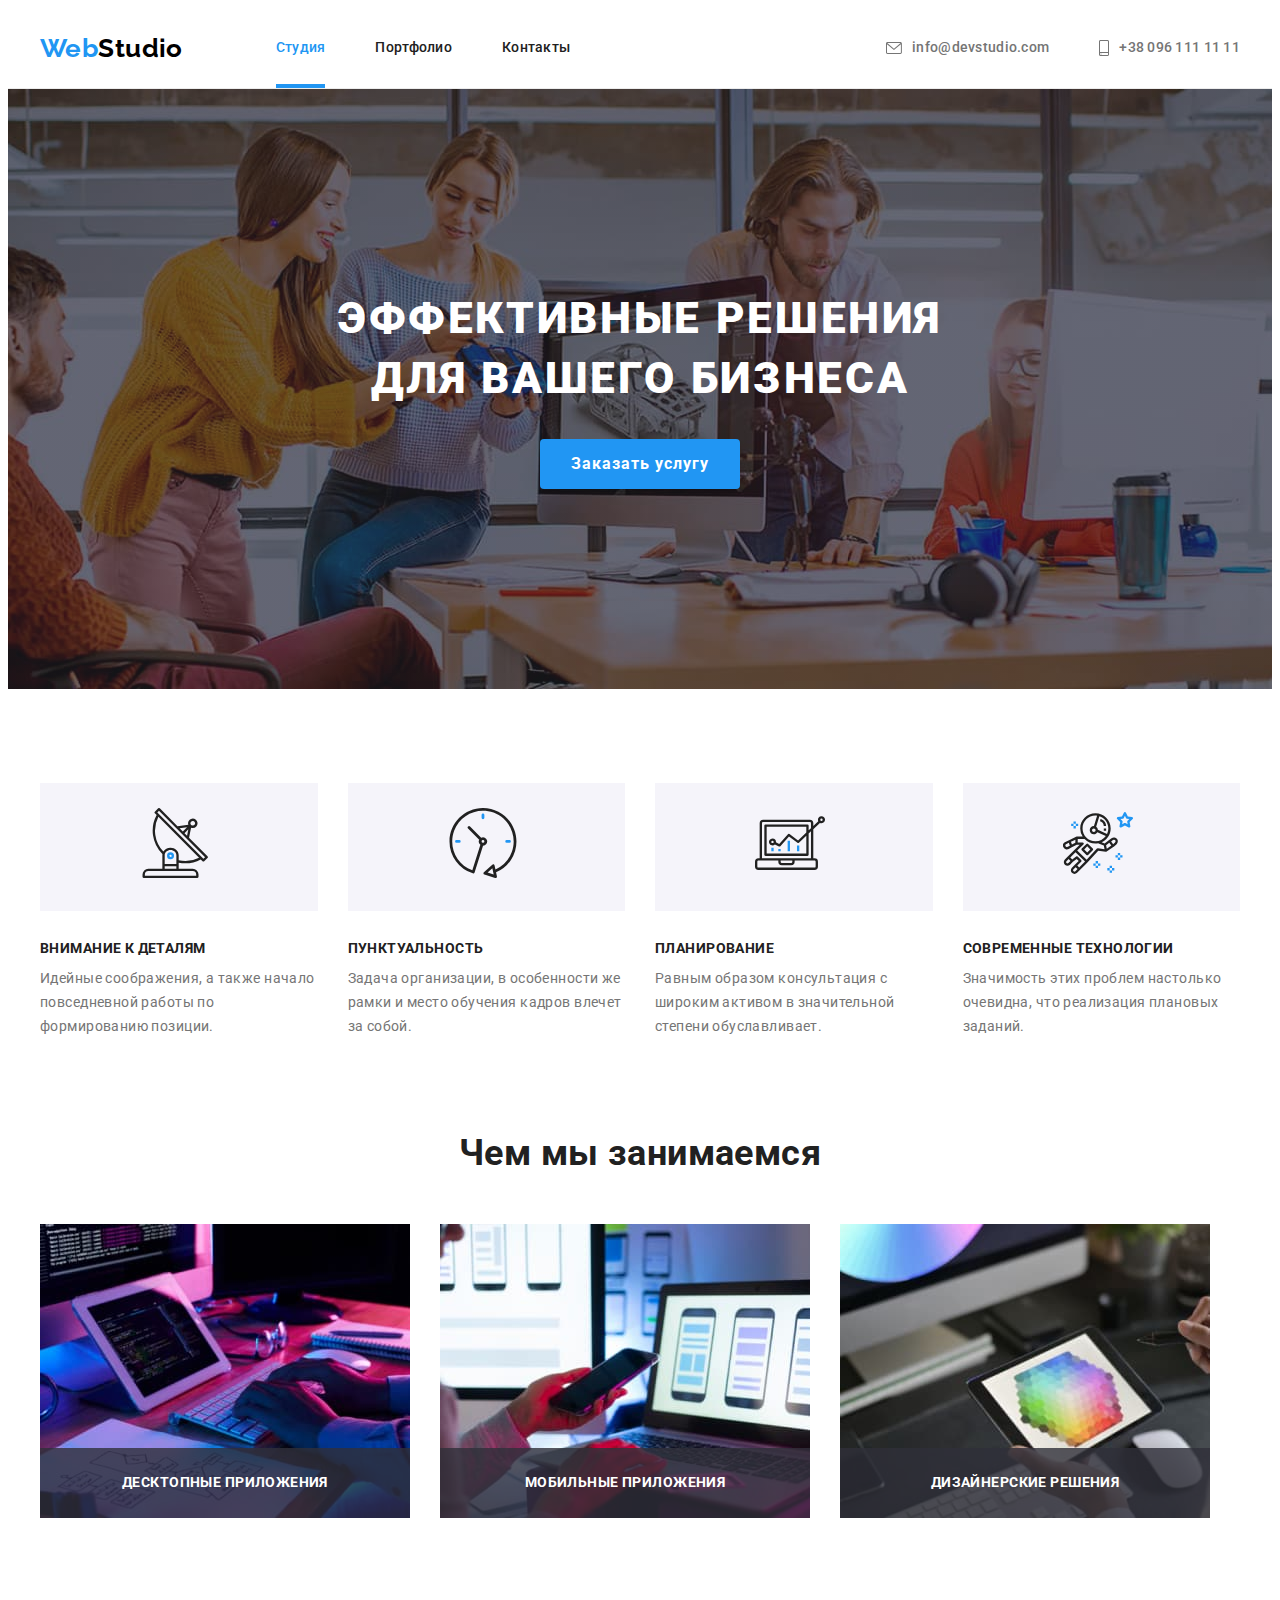
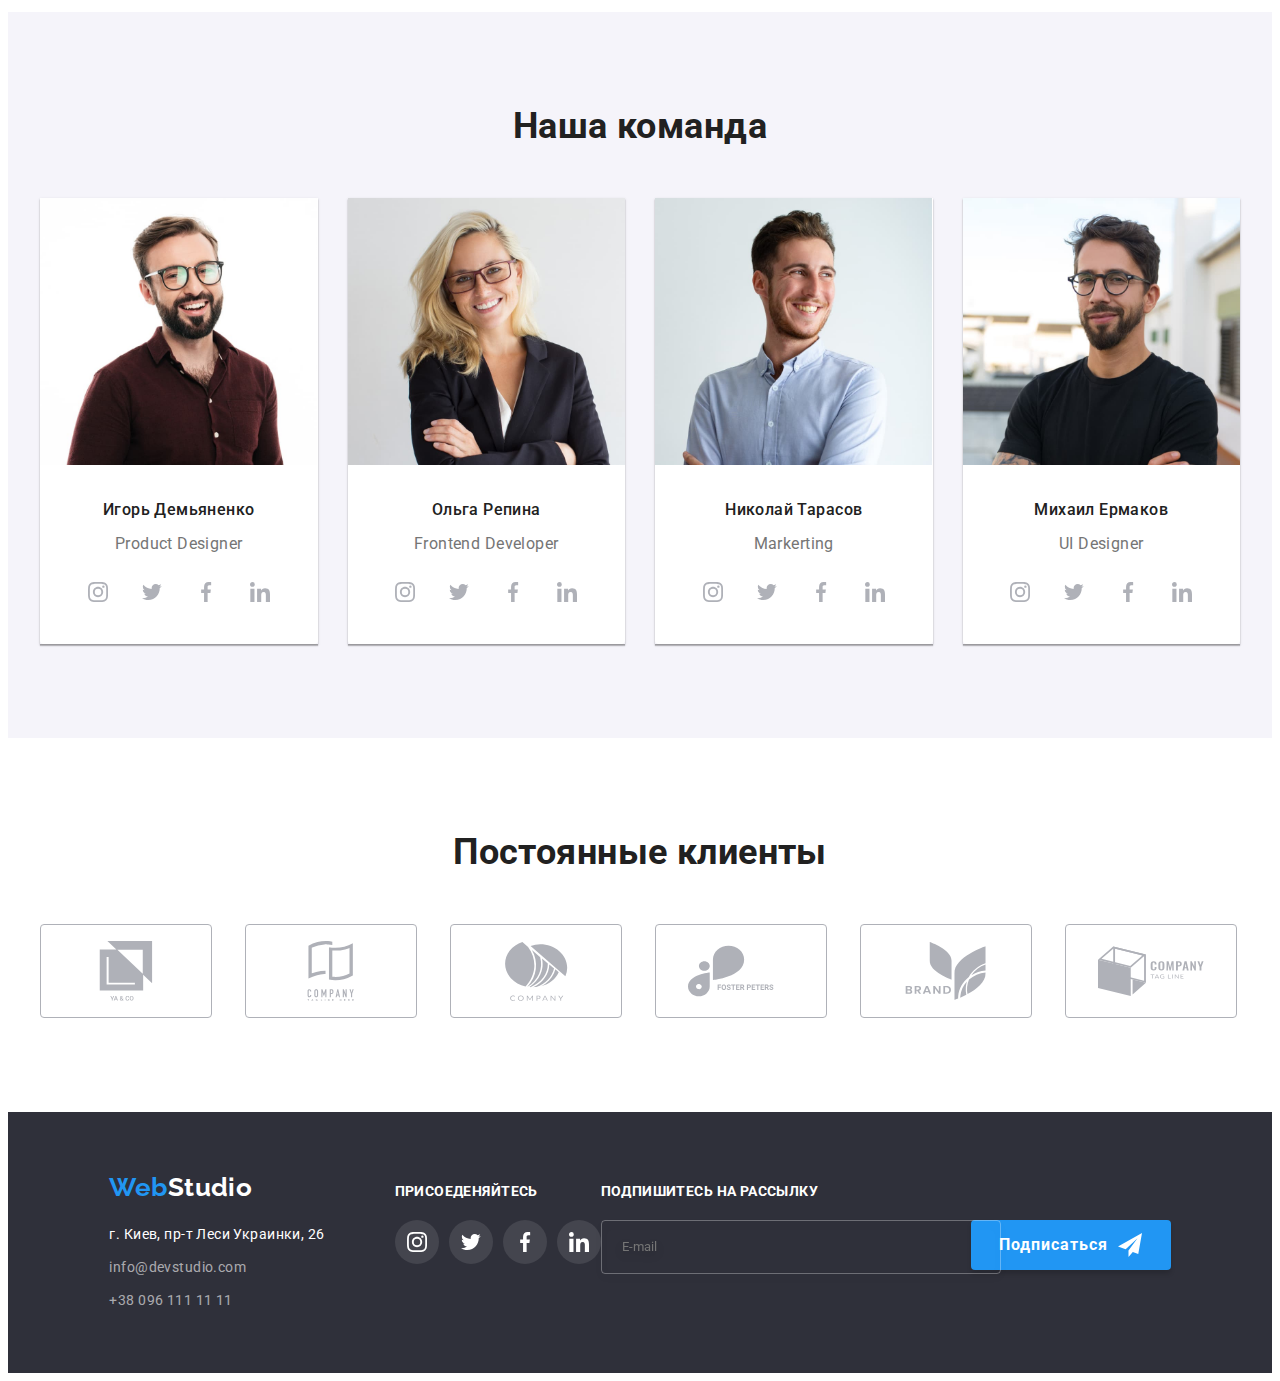
==== commit 3c8ad3c9: "change html code to BEM method" ====
--- a/index.html
+++ b/index.html
@@ -36,29 +36,43 @@
               <li class="site-nav__item">
                 <a
                   href="./index.html"
-                  class="site-nav__link site-nav__link--current link"
+                  class="
+                    site-nav__link site-nav__link--current
+                    link
+                    page-header__link
+                  "
                   >Студия</a
                 >
               </li>
               <li class="site-nav__item">
-                <a href="./portfolio.html" class="site-nav__link link"
+                <a
+                  href="./portfolio.html"
+                  class="site-nav__link link page-header__link"
                   >Портфолио</a
                 >
               </li>
               <li class="site-nav__item">
-                <a href="" class="site-nav__link link">Контакты</a>
+                <a href="" class="site-nav__link link page-header__link"
+                  >Контакты</a
+                >
               </li>
             </ul>
           </nav>
           <div class="page-header__contact">
-            <a href="mailto:info@devstudio.com" class="contact__item link">
+            <a
+              href="mailto:info@devstudio.com"
+              class="contact__item link page-header__link"
+            >
               <svg class="contact__icon" width="16" height="12">
                 <use href="./images/icons.svg#icon-envelope"></use>
               </svg>
               <div class="contact__text">info@devstudio.com</div>
             </a>
 
-            <a href="tel:+380961111111" class="contact__item link">
+            <a
+              href="tel:+380961111111"
+              class="contact__item link page-header__link"
+            >
               <svg class="contact__icon" width="10" height="16">
                 <use href="./images/icons.svg#icon-smartphone"></use>
               </svg>
@@ -387,8 +401,10 @@
       </section>
     </main>
     <section class="section">
-      <div class="container">
-        <h2 class="section-title">Постоянные клиенты</h2>
+      <div class="container client-box">
+        <h2 class="section-title client-box__section-title">
+          Постоянные клиенты
+        </h2>
         <ul class="client-list list">
           <li class="client-list__item">
             <a href="" class="client-list__link link"
@@ -439,31 +455,22 @@
     <footer class="footer">
       <div class="container">
         <div class="footer-layout">
-          <div class="footer-layout--left">
-            <a href="./index.html" class="logo">
-              <span class="logo__text logo__text--first">Web</span
-              ><span
-                class="logo__text logo__text--second logo__text--color--dark"
-                >Studio</span
-              >
+          <div class="footer__column--left">
+            <a href="./index.html" class="logo footer__logo">
+              <span class="logo__text logo__text--color--accent">Web</span
+              ><span class="logo__text logo__text--color--white">Studio</span>
             </a>
             <address class="address">
-              <p class="address__item address__item--color--opacity">
-                г. Киев, пр-т Леси Украинки, 26
-              </p>
-              <a
-                href="mailto:info@devstudio.com"
-                class="address__item address__item--color--non-opacity link"
+              <p class="address__text">г. Киев, пр-т Леси Украинки, 26</p>
+              <a href="mailto:info@devstudio.com" class="address__link link"
                 >info@devstudio.com</a
               >
-              <a
-                href="tel:+380961111111"
-                class="address__item address__item--color--non-opacity link"
+              <a href="tel:+380961111111" class="address__link link"
                 >+38 096 111 11 11</a
               >
             </address>
           </div>
-          <div class="footer-layout--middle">
+          <div class="footer__column--middle">
             <div class="footer__social">
               <b class="footer__join-text">присоеденяйтесь</b>
               <ul class="social-list list footer__social-list">
@@ -473,7 +480,7 @@
                     class="
                       social-list__link
                       link
-                      social-list__link--bgc--non-opacity
+                      social-list__link--non-opacity
                     "
                     ><svg
                       class="social-list__icon social-list__icon--fill--white"
@@ -488,7 +495,7 @@
                     class="
                       social-list__link
                       link
-                      social-list__link--bgc--non-opacity
+                      social-list__link--non-opacity
                     "
                     ><svg
                       class="social-list__icon social-list__icon--fill--white"
@@ -503,7 +510,7 @@
                     class="
                       social-list__link
                       link
-                      social-list__link--bgc--non-opacity
+                      social-list__link--non-opacity
                     "
                     ><svg
                       class="social-list__icon social-list__icon--fill--white"
@@ -516,7 +523,7 @@
                   <a
                     href=""
                     class="
-                      social-list__link social-list__link--bgc--non-opacity
+                      social-list__link social-list__link--non-opacity
                       link
                     "
                     ><svg
@@ -529,93 +536,100 @@
               </ul>
             </div>
           </div>
-          <div class="footer-layout--right">
-            <b class="footer__join-text">подпишитесь на рассылку</b>
-            <form class="subscription-form">
-              <label class="subscription-form__field"
-                ><!-- <span class="email-label">Email</span> -->
-                <input
-                  type="email"
-                  name="email"
-                  class="subscription-form__input"
-                  placeholder="E-mail"
-                  required
-              /></label>
-              <button
-                class="subscription-form__button button sub-button"
-                type="submit"
-              >
-                <span class="sub-button__text">Подписаться</span>
-                <svg class="sub-button__icon">
-                  <use href="./images/icons.svg#icon-send"></use>
-                </svg>
-              </button>
-            </form>
+          <div class="footer__column--right">
+            <div class="footer__subscribe">
+              <b class="footer__join-text">подпишитесь на рассылку</b>
+              <form class="subscription-form">
+                <label class="subscription-form__field"
+                  ><!-- <span class="email-label">Email</span> -->
+                  <input
+                    type="email"
+                    name="email"
+                    class="subscription-form__input"
+                    placeholder="E-mail"
+                    required
+                /></label>
+                <button
+                  class="
+                    subscription-form__button
+                    button
+                    sub-button
+                    button--big
+                  "
+                  type="submit"
+                >
+                  <span class="sub-button__text">Подписаться</span>
+                  <svg class="sub-button__icon">
+                    <use href="./images/icons.svg#icon-send"></use>
+                  </svg>
+                </button>
+              </form>
+            </div>
           </div>
         </div>
       </div>
     </footer>
     <div class="backdrop backdrop--is-hidden" data-modal>
       <div class="modal">
-        <button type="button" class="modal__button" data-modal-close>
-          <svg class="modal__icon">
+        <button type="button" class="close-modal__button" data-modal-close>
+          <svg class="close-modal__icon">
             <use href="./images/icons.svg#icon-close-modal"></use>
           </svg>
         </button>
-        <div class="form-container">
-          <b class="modal__text">Оставьте свои данные, мы вам перезвоним</b>
+        <div class="modal-container">
+          <b class="modal__title">Оставьте свои данные, мы вам перезвоним</b>
           <form class="callback-form">
-            <div class="field-list">
-              <label class="callback-form__field"
-                ><span class="callback-form-label">Имя</span>
+            <div class="field-list callback-form__field-list">
+              <label class="field-list__item"
+                ><span class="field-list__label">Имя</span>
                 <input
                   type="text"
                   name="name"
-                  class="callback-form__input"
+                  class="field-list__input"
                   placeholder=" "
                   required
                 />
-                <svg class="callback-form__icon">
+                <svg class="field-list__icon">
                   <use href="./images/icons.svg#icon-person"></use>
                 </svg>
               </label>
-              <label class="callback-form__field"
-                ><span class="callback-form-label">Телефон</span
+              <label class="field-list__item"
+                ><span class="field-list__label">Телефон</span
                 ><input
                   type="tel"
                   name="tel"
-                  class="callback-form__input"
+                  class="field-list__input"
                   placeholder=" "
                   required
                 />
-                <svg class="callback-form__icon">
+                <svg class="field-list__icon">
                   <use href="./images/icons.svg#icon-phone"></use>
                 </svg>
               </label>
-              <label class="callback-form__field"
-                ><span class="callback-form-label">Почта</span
+              <label class="field-list__item"
+                ><span class="field-list__label">Почта</span
                 ><input
                   type="email"
                   name="email"
-                  class="callback-form__input"
+                  class="field-list__input"
                   placeholder=" "
                   required
                 />
-                <svg class="callback-form__icon">
+                <svg class="field-list__icon">
                   <use href="./images/icons.svg#icon-email"></use>
                 </svg>
               </label>
-              <label class="callback-form__field"
-                ><span class="callback-form-label">Комментарий</span>
+              <label class="field-list__item"
+                ><span class="field-list__label">Комментарий</span>
                 <textarea
                   name="comment"
-                  class="callback-form__comment-area"
+                  class="field-list__comment-area"
                   rows="6"
                   placeholder="Введите текст"
                 ></textarea>
               </label>
             </div>
-            <label class="callback-form__agreement-checkbox"
+            <label class="agreement-checkbox callback-form__agreement-checkbox"
               ><input
                 class="agreement-checkbox__input"
                 type="checkbox"
@@ -627,16 +641,18 @@
               <svg class="agreement-checkbox__icon">
                 <use href="./images/icons.svg#icon-check"></use>
               </svg>
-              <span class="agreement-text">
+              <span class="agreement-checkbox__text">
                 Соглашаюсь с рассылкой и принимаю
-                <a href="" class="agreement__link link">Условия договора</a>
+                <a href="" class="agreement-checkbox__link link"
+                  >Условия договора</a
+                >
               </span>
             </label>
             <button
-              class="callback-form__button button sub-button"
+              class="callback-form__sub-button button sub-button button--big"
               type="submit"
             >
-              <span class="sub-button__text">Отправить</span>
+              Отправить
             </button>
           </form>
         </div>
--- a/css/styles.css
+++ b/css/styles.css
@@ -14,7 +14,9 @@
   --border-color: #eeeeee;
   --social-icons-color: #afb1b8;
   --cubic-const: cubic-bezier(0.4, 0, 0.2, 1);
-  --trans-time: 250ms;
+  --bg-color--non-opacity: rgba(255, 255, 255, 0.1);
+  --address--link-color: rgba(255, 255, 255, 0.6);
+  --trans-time: 1250ms;
 }
 /* html {
   box-sizing: border-box;
@@ -87,13 +89,13 @@
 }
 
 /* header link style */
-.page-header .link {
+.page-header__link {
   font-weight: 500;
   line-height: 1.14;
   letter-spacing: 0.02em;
 }
-.page-header .link:hover,
-.page-header .link:focus {
+.page-header__link:hover,
+.page-header__link:focus {
   color: var(--accent-color);
 }
 
@@ -103,20 +105,15 @@
   border: 0px;
 }
 
-.hero .button {
-}
-.hero .button:hover,
-.hero .button:focus {
+.button--big:hover,
+.button--big:focus {
   background-color: var(--button-hover-color);
 }
 /* title style */
-.title,
+
 .section-title {
   color: var(--title-text-color);
   font-weight: 700;
-}
-
-.section-title {
   margin: 0 auto 50px;
   font-size: 36px;
   line-height: 1.16;
@@ -177,7 +174,10 @@
   padding-bottom: 32px;
   color: var(--title-text-color);
 }
-/* Current link underline */
+/* Current link  */
+.site-nav__link--current {
+  color: var(--accent-color);
+}
 .site-nav__link--current::after {
   content: "";
   position: absolute;
@@ -203,6 +203,7 @@
   display: flex;
   justify-content: center;
   align-items: center;
+  color: var(--primary-text-color);
 }
 .contact__item:not(:last-child) {
   margin-right: 50px;
@@ -211,6 +212,12 @@
   margin-right: 10px;
 
   fill: var(--primary-text-color);
+  transition: fill var(--trans-time) var(--cubic-const);
+}
+
+.contact__item:hover .contact__icon,
+.contact__item:focus .contact__icon {
+  fill: var(--accent-color);
 }
 
 /* hero style */
@@ -264,10 +271,8 @@
   line-height: 1.87;
 
   letter-spacing: 0.06em;
-}
-/* .site-nav .link.current {
-  color: var(--accent-color);
-}*/
+  transition: background-color var(--trans-time) var(--cubic-const);
+}
 
 .section {
   padding-top: 94px;
@@ -288,6 +293,7 @@
 
 .feature-card__title {
   margin-bottom: 10px;
+  color: var(--title-text-color);
   font-size: 14px;
   line-height: 1.14;
   text-transform: uppercase;
@@ -314,8 +320,7 @@
 .service-list {
   display: flex;
 }
-.service-list__item {
-}
+
 .service-card {
   position: relative;
 }
@@ -350,10 +355,10 @@
   transition: color var(--trans-time) var(--cubic-const);
 }
 /* background-color hover */
-.hero .button,
-.social-item .link {
+
+/* .social-item .link {
   transition: background-color var(--trans-time) var(--cubic-const);
-}
+} */
 /* fill hover */
 .contact-item .button-icon,
 .social-item .social-icon,
@@ -390,8 +395,8 @@
   margin-bottom: 30px;
   text-align: center;
   justify-content: center;
-  font-size: 16px;
-  line-height: 1.88;
+
+  /* line-height: 1.88; */
 
   border-radius: 0px 0px 4px 4px;
 } /* 
@@ -406,10 +411,16 @@
 }
 .team-card__job {
   margin-bottom: 16px;
+  font-size: 16px;
+  line-height: 1.18;
 }
 .team-card__name {
+  font-weight: 500;
+  font-size: 16px;
+  line-height: 1.87;
+  text-align: center;
+  color: var(--title-text-color);
   margin-bottom: 10px;
-  font-weight: 500;
 }
 
 /* social list */
@@ -434,6 +445,7 @@
   width: 20px;
   height: 20px;
   fill: var(--social-icons-color);
+  transition: fill var(--trans-time) var(--cubic-const);
 }
 /* .team .social-item .link {
   background-color: var(--primary-white-color);
@@ -445,6 +457,7 @@
   display: flex;
   align-items: center;
   justify-content: center;
+  transition: background-color var(--trans-time) var(--cubic-const);
 }
 .social-list__link:focus .social-list__icon,
 .social-list__link:hover .social-list__icon {
@@ -453,6 +466,55 @@
 .social-list__link:focus,
 .social-list__link:hover {
   background-color: var(--accent-color);
+}
+
+/* CLIENTS SECTION */
+.client-box__section-title {
+  margin-bottom: 50px;
+}
+.client-list {
+  display: flex;
+  /*   flex-basis: calc((100% / 6) - 30px); */
+  justify-content: center;
+  align-items: center;
+  margin-right: -30px;
+}
+.client-list__item {
+  width: 100%;
+  height: 100%;
+  margin-right: 30px;
+}
+.client-list__link {
+  /*   padding: 16px 32px; */
+  position: relative;
+  width: 170px;
+  min-height: 92px;
+  display: block;
+  border: 1px solid var(--social-icons-color);
+  border-radius: 4px;
+  transition: border-color var(--trans-time) var(--cubic-const);
+  /* align-items: center;
+  justify-content: center; */
+}
+.client-list__icon {
+  /*   margin: 0;
+  padding: 0; */
+  position: absolute;
+  top: 50%;
+  left: 50%;
+  transform: translate(-50%, -50%);
+  width: 106px;
+  height: 60px;
+  fill: var(--social-icons-color);
+  transition: fill var(--trans-time) var(--cubic-const);
+}
+.client-list__link:focus,
+.client-list__link:hover {
+  border-color: var(--accent-color);
+}
+.client-list__link:focus .client-list__icon,
+.client-list__link:hover .client-list__icon {
+  fill: var(--accent-color);
 }
 
 /* footer style */
@@ -461,14 +523,48 @@
   padding-bottom: 60px;
   background-color: var(--secondary-bg-color);
 }
-.footer .logo {
+.footer-layout {
+  display: flex;
+  justify-self: center;
+}
+.footer__logo {
   margin-bottom: 20px;
 }
-.footer .logo-second {
+.logo__text--color--white {
   color: var(--primary-white-color);
 }
-
-.text-address {
+.footer__column--left {
+  margin-right: 70px;
+}
+.footer__column--middle {
+  margin-right: auto;
+}
+.footer__social,
+.footer__subscribe {
+  padding-top: 12px;
+}
+.footer__join-text {
+  display: block;
+  line-height: 1.14;
+  color: var(--primary-white-color);
+  text-transform: uppercase;
+  margin-bottom: 20px;
+}
+/* social list bgcolor */
+.social-list__icon--fill--white {
+  fill: var(--primary-white-color);
+}
+/* .footer .social-item {
+  background-color: transparent;
+} */
+.social-list__link--non-opacity {
+  background-color: var(--bg-color--non-opacity);
+}
+/* .right-footer .link {
+  background: ;
+} */
+/* FOOTER address */
+.address__text {
   color: var(--primary-white-color);
 }
 .address {
@@ -479,31 +575,77 @@
 .address > *:not(:last-child) {
   margin-bottom: 9px;
 }
-.address .link {
-  color: rgba(255, 255, 255, 0.6);
-}
-.address .link:hover,
-.address .link:focus {
+.address__link {
+  color: var(--address--link-color);
+}
+.address__link:hover,
+.address__link:focus {
   color: var(--accent-color);
+}
+
+.subscription-form {
+  display: flex;
+  justify-content: center;
+  align-items: center;
+  height: 50px;
+}
+.subscription-form__field {
+  /*  position: relative; */
+  display: block;
+  min-width: 358px;
+  height: 100%;
+  margin-right: 12px;
+}
+.subscription-form__input {
+  width: 100%;
+  height: 100%;
+  color: var(--primary-white-color);
+  background-color: inherit;
+  border: 1px solid rgba(255, 255, 255, 0.3);
+
+  filter: drop-shadow(0px 4px 4px rgba(0, 0, 0, 0.15));
+  border-radius: 4px;
+  margin: 0;
+  padding-left: 20px;
+  padding-right: 20px;
+}
+.subscription-form__button {
+  /*   width: 200px; */
+  /*  height: 100%; */
+  display: flex;
+  justify-content: center;
+  align-items: center;
+
+  background-color: var(--accent-color);
+  /*  box-shadow: 0px 4px 4px rgba(0, 0, 0, 0.15); */
+}
+.sub-button__text {
+  margin-right: 10px;
+}
+
+.sub-button__icon {
+  fill: var(--primary-white-color);
+  width: 24px;
+  height: 24px;
 }
 
 /* PORTFOLIO PAGE */
 /* filters style */
 
-.filter.list {
+.filter-list {
   display: flex;
   justify-content: center;
   align-items: center;
   margin-bottom: 34px;
 }
-.filter-item {
+.filter-list__item {
   display: inline-block;
 }
-.filter-item:not(:last-child) {
+.filter-list__item:not(:last-child) {
   margin-right: 9px;
 }
 
-.filter .button {
+.filter-list__button {
   position: relative;
   background-color: var(--filter-bg-color);
   font-weight: 500;
@@ -515,7 +657,7 @@
     background-color var(--trans-time) var(--cubic-const);
 }
 
-.filter .button::before {
+.filter-list__button::before {
   content: " ";
   position: absolute;
   top: 0;
@@ -531,146 +673,43 @@
   opacity: 0;
   transition: opacity var(--trans-time) var(--cubic-const);
 }
-.filter .button:hover::before,
-.filter .button:focus::before {
+.filter-list__button:hover::before,
+.filter-list__button:focus::before {
   opacity: 1;
 }
-.filter .button:hover,
-.filter .button:focus {
+.filter-list__button:hover,
+.filter-list__button:focus {
   background-color: var(--accent-color);
   color: var(--primary-white-color);
 }
 /* projects styles */
 
-.project-set .title {
-  font-size: 18px;
-  line-height: 2;
-  letter-spacing: 0.06em;
-}
-.project-set .text {
-  font-size: 16px;
-  line-height: 1.88;
-}
 .project-set {
   display: flex;
   flex-wrap: wrap;
   margin-right: -30px;
   margin-bottom: -30px;
 }
-.project-item {
+.project-set__item {
   flex-basis: calc((100% / 3) - 30px);
   margin-right: 30px;
   margin-bottom: 30px;
   border: 1px solid var(--border-color);
   /*   overflow: hidden; */
 }
-.project-item a {
-  display: block;
-}
-.card-text {
-  padding: 20px 24px;
-  text-align: left;
-}
-
-.card-text > .title {
-  margin-bottom: 4px;
-}
-/* SVG SETTINGS */
-.button-icon {
-  padding: 0;
-  margin: 0;
-  /*  display: inline-block; */
-  /* vertical-align: middle; */
-}
-.contact-item.link {
-  display: flex;
-  justify-content: center;
-  align-items: center;
-  line-height: normal;
-}
-.header-contact .button-icon {
-}
-
-.contact-item.link:hover > *,
-.contact-item.link:focus > * {
-  fill: var(--accent-color);
-}
-
-.clients .section-title {
-  margin-bottom: 50px;
-}
-.clients-list {
-  display: flex;
-  /*   flex-basis: calc((100% / 6) - 30px); */
-  margin-right: -30px;
-
-  align-items: center;
-}
-.clients-item {
+.project-card:hover .project-card__overlay,
+.project-card:focus .project-card__overlay {
+  transform: translateY(0);
+}
+.project-card {
+  display: block;
+  position: relative;
   width: 100%;
   height: 100%;
-  margin-right: 30px;
-}
-.clients-item .link {
-  padding: 16px 32px;
-  width: 170px;
-  height: 92px;
-  display: block;
-  border: 1px solid var(--social-icons-color);
-  border-radius: 4px;
-  transition: border-color var(--trans-time) var(--cubic-const);
-  /* align-items: center;
-  justify-content: center; */
-}
-.client-icon {
-  margin: 0;
-  padding: 0;
-  width: 100%;
-  height: 100%;
-  fill: var(--social-icons-color);
-}
-.clients-item .link:focus,
-.clients-item .link:hover {
-  border-color: var(--accent-color);
-}
-.clients-item .link:focus > *,
-.clients-item .link:hover > * {
-  fill: var(--accent-color);
-}
-.separator {
-  display: flex;
-}
-.left-footer {
-  margin-right: 70px;
-}
-.right-footer:not(:last-child) {
-  margin-right: 109px;
-}
-.right-footer {
-  padding-top: 12px;
-}
-.join-text {
-  display: block;
-  line-height: 1.14;
-  color: var(--primary-white-color);
-  text-transform: uppercase;
-  margin-bottom: 20px;
-}
-.footer .social-icon {
-  fill: var(--primary-white-color);
-}
-.footer .social-item {
-  background-color: transparent;
-}
-.right-footer .link {
-  background: rgba(255, 255, 255, 0.1);
-}
-.project-item .link {
-  position: relative;
-  width: 100%;
-  height: 100%;
-}
-.project-item .link::before {
+}
+/**/
+
+.project-card::before {
   content: " ";
   position: absolute;
   top: 0;
@@ -682,18 +721,57 @@
   opacity: 0;
   transition: opacity var(--trans-time) var(--cubic-const);
 }
-.project-item .link:hover::before,
-.project-item .link:focus::before {
+.project-card:hover::before,
+.project-card:focus::before {
   opacity: 1;
 }
+
+.project-card__label {
+  padding: 20px 24px;
+  text-align: left;
+}
+.project-card__title {
+  font-weight: 700;
+  color: var(--title-text-color);
+
+  font-size: 18px;
+  line-height: 2;
+  letter-spacing: 0.06em;
+  margin-bottom: 4px;
+}
+.project-card__text {
+  font-size: 16px;
+  line-height: 1.88;
+}
+
+/* .card-text > .title {
+} */
+/* SVG SETTINGS */
+.button-icon {
+  padding: 0;
+  margin: 0;
+  /*  display: inline-block; */
+  /* vertical-align: middle; */
+}
+.contact-item.link {
+  display: flex;
+  justify-content: center;
+  align-items: center;
+  line-height: normal;
+}
+
+.separator {
+  display: flex;
+}
+
 .link-text {
   display: block;
 }
-.card-thumb {
+.project-card__thumb {
   position: relative;
   overflow: hidden;
 }
-.project-overlay {
+.project-card__overlay {
   display: flex;
   justify-content: center;
   align-items: center;
@@ -709,11 +787,8 @@
   transform: translateY(100%);
   transition: transform var(--trans-time) var(--cubic-const);
 }
-.project-item :hover .project-overlay,
-.project-item :focus .project-overlay {
-  transform: translateY(0);
-}
-.overlay-text {
+
+.project-card__overlay-text {
   padding-left: 24px;
   padding-right: 24px;
   /*   width: 322px; */
@@ -737,24 +812,26 @@
   transition: opacity 250ms ease-in;
   /* transition: opacity var(--trans-time) cubic-bezier(); */
 }
-.backdrop.is-hidden {
+.backdrop--is-hidden {
   opacity: 0;
   pointer-events: none;
 }
+/* MODAL WINDOW */
 .modal {
   position: absolute;
   top: 50%;
   left: 50%;
   transform: translate(-50%, -50%) scale(1);
   min-height: 581px;
-  min-width: 528px;
+  width: 528px;
   background-color: var(--primary-white-color);
   box-shadow: 0px 1px 3px rgba(0, 0, 0, 0.12), 0px 1px 1px rgba(0, 0, 0, 0.14),
     0px 2px 1px rgba(0, 0, 0, 0.2);
   border-radius: 4px;
   transition: transform 250ms ease-out;
 }
-.modal-button {
+/* close mdl button */
+.close-modal__button {
   position: absolute;
   top: 8px;
   right: 8px;
@@ -772,24 +849,24 @@
   border: 1px solid rgba(0, 0, 0, 0.1);
 }
 
-.modal-button:hover,
-.modal-button:focus {
+.close-modal__button:hover,
+.close-modal__button:focus {
   cursor: pointer;
 }
-.modal-icon {
+.close-modal__icon {
   position: absolute;
   top: 50%;
   left: 50%;
   transform: translate(-50%, -50%);
   width: 11px;
   height: 11px;
-  fill: #000000;
+  fill: var(--primary-black-color);
   transition: fill var(--trans-time) var(--cubic-const);
 }
-.modal-button:hover > .modal-icon {
+.close-modal__button:hover .close-modal__icon {
   fill: var(--accent-color);
 }
-.backdrop.is-hidden .modal {
+.backdrop--is-hidden .modal {
   transform: translate(-50%, -50%) scale(0.9);
 }
 /* .subscription-form .email-label {
@@ -803,71 +880,48 @@
   margin-right: 45px;
   color: rgba(255, 255, 255, 0.6);
 } */
-.subscription-form {
-  display: flex;
-  justify-content: center;
-  align-items: center;
-  height: 50px;
-}
-.subscription-form .form-field {
+/* callback form */
+.modal-container {
+  width: 100%;
+  padding-top: 40px;
+  padding-left: 40px;
+  padding-right: 40px;
+  margin: 0 auto;
+}
+.callback-form__field-list {
+  margin-bottom: 20px;
+}
+/* input list */
+.field-list {
+  display: flex;
+  flex-direction: column;
+  align-items: center;
+  justify-content: center;
+  width: 100%;
+}
+.field-list__item {
   position: relative;
-  display: block;
-  min-width: 358px;
-  height: 100%;
-  margin-right: 12px;
-}
-.subscription-form .form-input {
-  width: 100%;
-  height: 100%;
-  color: var(--primary-white-color);
-  background-color: inherit;
-  border: 1px solid rgba(255, 255, 255, 0.3);
-
-  filter: drop-shadow(0px 4px 4px rgba(0, 0, 0, 0.15));
-  border-radius: 4px;
-  margin: 0;
-  padding: 15px 20px;
-}
-.subscription-form .send-button {
-  width: 200px;
-  height: 100%;
-  display: flex;
-  justify-content: center;
-  align-items: center;
-
-  background-color: var(--accent-color);
-  box-shadow: 0px 4px 4px rgba(0, 0, 0, 0.15);
-}
-.subscription-form .send-text {
-  margin-right: 10px;
-  color: var(--primary-white-color);
-
-  font-size: 16px;
-  line-height: 1.87;
-
-  letter-spacing: 0.06em;
-}
-
-.subscription-form .send-icon {
-  fill: var(--primary-white-color);
-  width: 24px;
-  height: 24px;
-}
-.application-form .inputs {
-  display: flex;
-  flex-direction: column;
-  align-items: center;
-  justify-content: center;
-  width: 100%;
-}
-.application-form .form-field {
-  position: relative;
   width: 100%;
   /* height: 40px; */
   display: block;
+}
+.field-list__item:not(:last-child) {
   margin-bottom: 28px;
 }
-.application-form .form-input {
+.field-list__label {
+  position: absolute;
+  left: 0;
+  top: -4px;
+  transform: translateY(-100%);
+  display: block;
+  margin-bottom: 4px;
+  font-size: 12px;
+  line-height: 1.16;
+  /* identical to box height */
+
+  letter-spacing: 0.01em;
+}
+.field-list__input {
   width: 100%;
   padding-top: 12px;
   padding-bottom: 12px;
@@ -878,56 +932,7 @@
   border-radius: 4px;
   transition: border-color var(--trans-time) var(--cubic-const);
 }
-/* label {
-  display: block;
-}
- */
-.form-container {
-  width: 100%;
-  padding-top: 40px;
-  padding-left: 40px;
-  padding-right: 40px;
-  margin: 0 auto;
-}
-.application-text {
-  display: block;
-  text-align: center;
-  margin-bottom: 30px;
-  font-size: 20px;
-  line-height: 1.15;
-
-  color: var(--title-text-color);
-}
-.application-form .comment-area::placeholder {
-  letter-spacing: 0.01em;
-
-  color: rgba(117, 117, 117, 0.5);
-}
-.application-form .comment-area {
-  display: block;
-  width: 100%;
-  padding: 12px 16px;
-  border: 1px solid rgba(33, 33, 33, 0.2);
-  color: var(--title-text-color);
-  border-radius: 4px;
-  resize: none;
-  transition: border-color var(--trans-time) var(--cubic-const);
-}
-
-.application-form .label-text {
-  position: absolute;
-  left: 0;
-  top: -4px;
-  transform: translateY(-100%);
-  display: block;
-  margin-bottom: 4px;
-  font-size: 12px;
-  line-height: 1.16;
-  /* identical to box height */
-
-  letter-spacing: 0.01em;
-}
-.application-icon {
+.field-list__icon {
   position: absolute;
   top: 50%;
   transform: translateY(-50%);
@@ -938,7 +943,57 @@
   fill: var var(--title-text-color);
   transition: fill var(--trans-time) var(--cubic-const);
 }
-.checkbox {
+.field-list__input:focus + .field-list__icon {
+  fill: var(--accent-color);
+}
+.field-list__input:focus,
+.field-list__comment-area:focus {
+  border-color: var(--accent-color);
+  outline: transparent;
+}
+.field-list__comment-area::placeholder {
+  color: rgba(117, 117, 117, 0.5);
+}
+.field-list__comment-area {
+  display: block;
+  width: 100%;
+  padding: 12px 16px;
+  border: 1px solid rgba(33, 33, 33, 0.2);
+  color: var(--title-text-color);
+  letter-spacing: 0.01em;
+  border-radius: 4px;
+  resize: none;
+
+  transition: border-color var(--trans-time) var(--cubic-const);
+}
+
+/* label {
+  display: block;
+}
+ */
+
+.modal__title {
+  display: block;
+  text-align: center;
+  margin-bottom: 30px;
+  font-size: 20px;
+  line-height: 1.15;
+
+  color: var(--title-text-color);
+}
+
+/* checkbox style */
+.callback-form__agreement-checkbox {
+  margin-bottom: 30px;
+}
+.agreement-checkbox {
+  display: flex;
+  align-items: center;
+  justify-content: center;
+  cursor: pointer;
+}
+
+.agreement-checkbox__input {
   position: absolute;
   width: 1px;
   height: 1px;
@@ -951,14 +1006,8 @@
   -moz-appearance: none;
   appearance: none; */
 }
-.checkbox-label {
-  display: flex;
-  align-items: center;
-  justify-content: center;
-  cursor: pointer;
-  margin-bottom: 30px;
-}
-.checkbox-icon {
+
+.agreement-checkbox__icon {
   display: inline-block;
   width: 16px;
   height: 15px;
@@ -969,48 +1018,46 @@
   margin-right: 7px;
   transition: background-color var(--trans-time) var(--cubic-const);
 }
-.checkbox:checked + .checkbox-icon {
+.agreement-checkbox__input:checked + .agreement-checkbox__icon {
   border: 0;
   border-color: transparent;
   background-color: var(--accent-color);
   background-size: contain;
   background-origin: border-box;
 }
-.mailing-text {
+.agreement-checkbox__text {
   user-select: none;
 }
-.mailing-text .link {
+.agreement-checkbox__link {
   color: var(--accent-color);
   text-decoration: underline;
 }
-.application-form .send-button {
+.callback-form__sub-button {
+  display: block;
+  margin: 0 auto;
+}
+/* .close-modal__button */
+/* .application-form .send-button {
   display: block;
   width: 200px;
   height: 50px;
   margin: 0 auto;
   background-color: var(--accent-color);
   box-shadow: 0px 4px 4px rgba(0, 0, 0, 0.15);
-}
-.application-form .send-text {
+} */
+/* .application-form .send-text {
   color: var(--primary-white-color);
 
   font-size: 16px;
   line-height: 1.87;
 
   letter-spacing: 0.06em;
-}
-.send-button:hover,
+} */
+/* .send-button:hover,
 .send-button:focus {
   background-color: var(--button-hover-color);
 }
 .send-button {
   transition: background-color var(--trans-time) var(--cubic-const);
 }
-.application-form .comment-area:focus,
-.application-form .form-input:focus {
-  border-color: var(--accent-color);
-  outline: transparent;
-}
-.application-form .form-input:focus + .application-icon {
-  fill: var(--accent-color);
-}
+ */
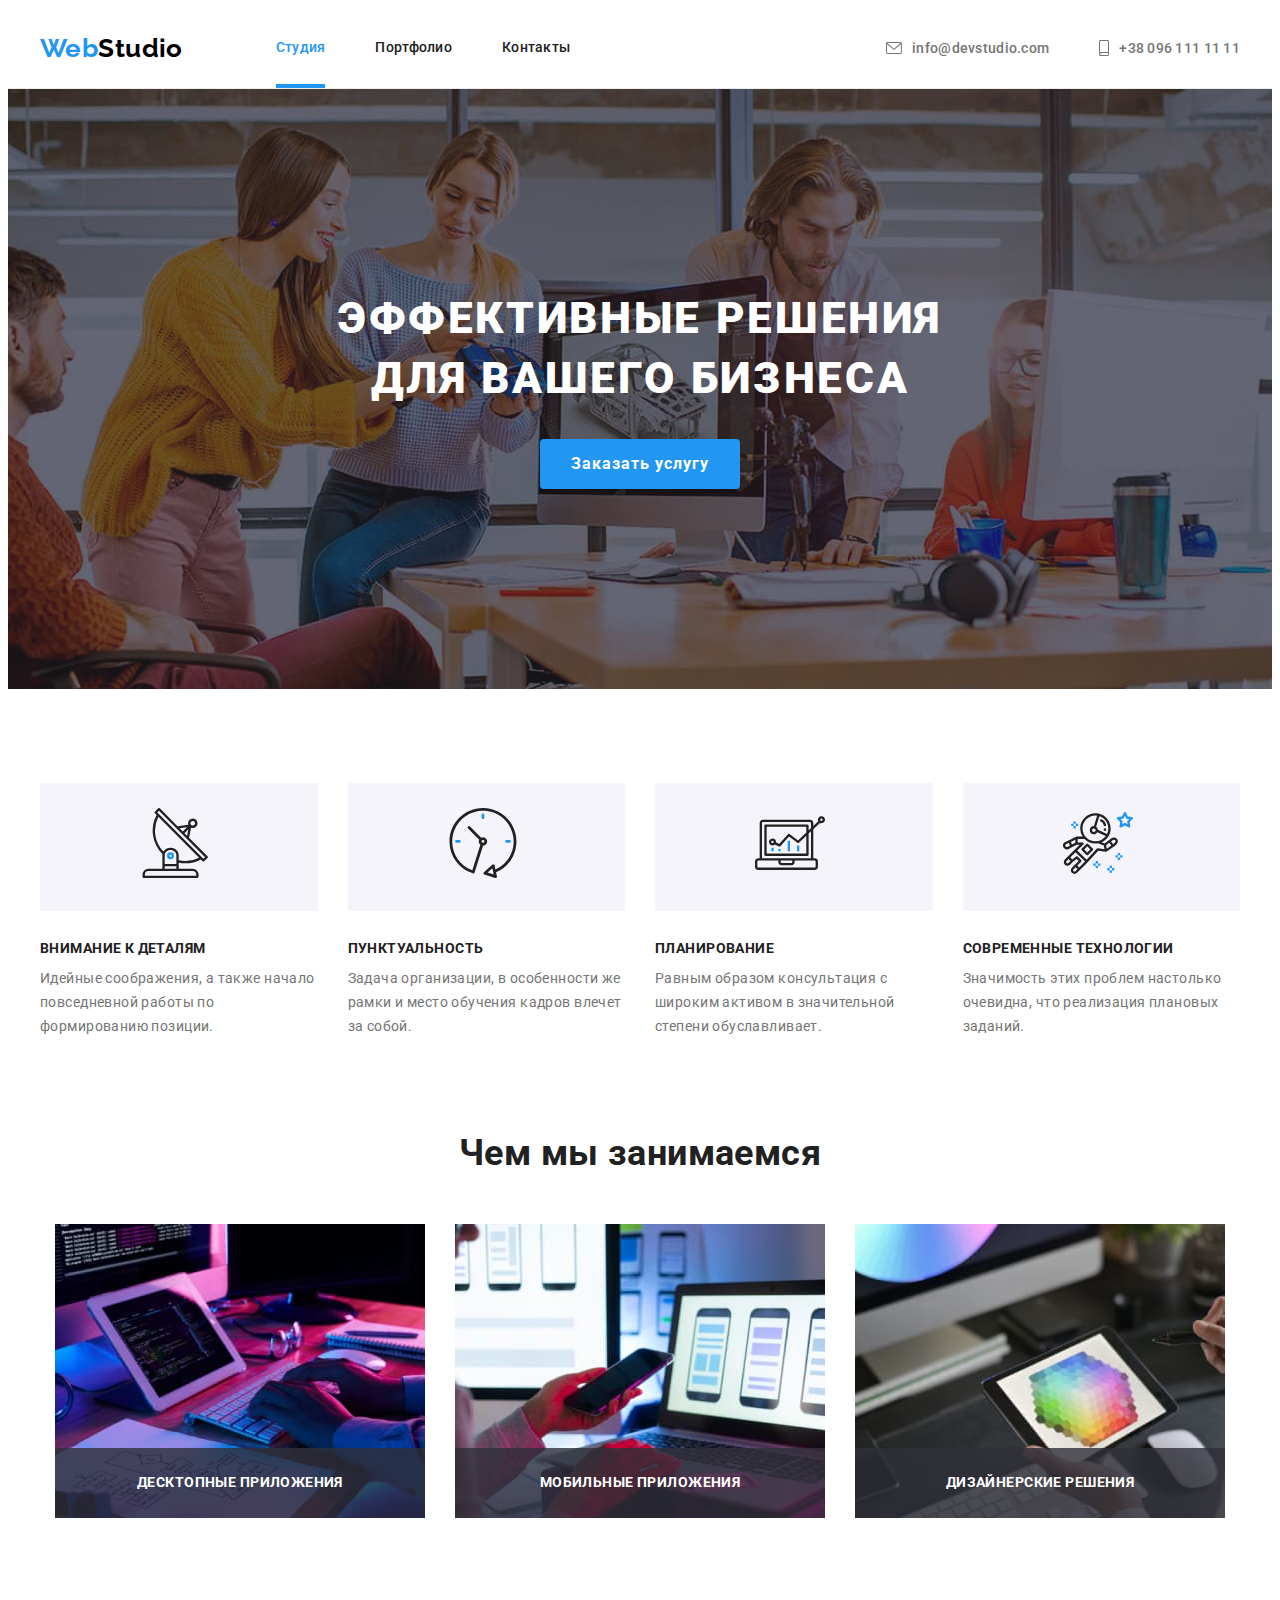
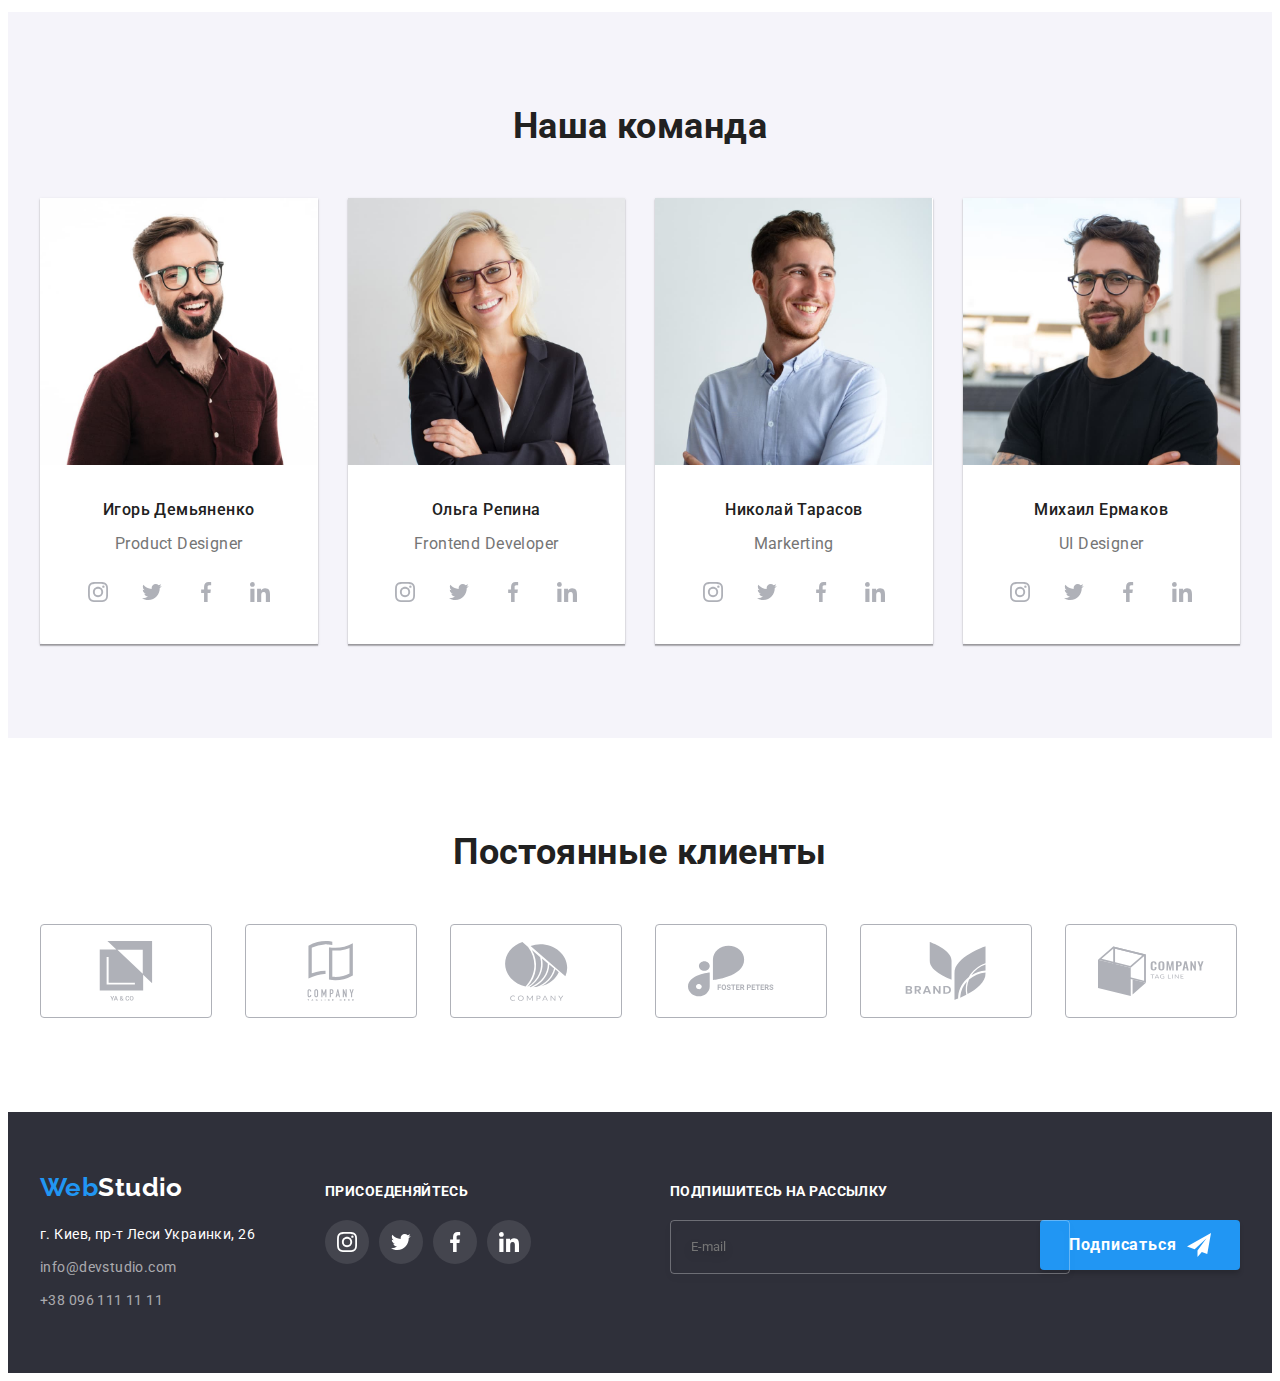
==== commit fac91626: "refactoring css into sass" ====
--- a/index.html
+++ b/index.html
@@ -18,7 +18,8 @@
       referrerpolicy="no-referrer"
     />
 
-    <link rel="stylesheet" href="./css/styles.css" />
+    <!-- <link rel="stylesheet" href="./css/styles.css" /> -->
+    <link rel="stylesheet" href="./css/main.min.css" />
   </head>
 
   <body>
@@ -58,7 +59,7 @@
               </li>
             </ul>
           </nav>
-          <div class="page-header__contact">
+          <div class="page-header__contact contact">
             <a
               href="mailto:info@devstudio.com"
               class="contact__item link page-header__link"
--- a/css/main.min.css
+++ b/css/main.min.css
@@ -0,0 +1,2 @@
+button,h1,h2,h3,h4,h5,h6,p,ul{margin:0;padding:0}.list{list-style:none}.link{text-decoration:none}body{color:#757575;background-color:#fff;font-family:"Roboto",sans-serif;font-size:14px;letter-spacing:0.03em;line-height:1.71}img{display:block;max-width:100%;height:auto}button,input,optgroup,select,textarea{font-family:"Roboto",sans-serif}.button{cursor:pointer;border-radius:4px;border:0}.button--big{width:200px;height:50px;background-color:#2196f3;color:#fff;border-radius:4px;-webkit-box-shadow:0px 4px 4px rgba(0,0,0,0.15);box-shadow:0px 4px 4px rgba(0,0,0,0.15);font-size:16px;font-weight:700;line-height:1.87;letter-spacing:0.06em;-webkit-transition:background-color 250ms cubic-bezier(0.4, 0, 0.2, 1);transition:background-color 250ms cubic-bezier(0.4, 0, 0.2, 1)}.button--big:hover,.button--big:focus{background-color:#188ce8}.container{width:1200px;padding-left:15px;padding-right:15px;margin:0 auto}.backdrop{position:fixed;top:0;left:0;width:100%;height:100%;background:rgba(0,0,0,0.2);opacity:1;-webkit-transition:opacity 250ms ease-in;transition:opacity 250ms ease-in}.backdrop--is-hidden{opacity:0;pointer-events:none}.modal{position:absolute;top:50%;left:50%;-webkit-transform:translate(-50%, -50%) scale(1);transform:translate(-50%, -50%) scale(1);min-height:581px;width:528px;background-color:#fff;-webkit-box-shadow:0px 1px 3px rgba(0,0,0,0.12),0px 1px 1px rgba(0,0,0,0.14),0px 2px 1px rgba(0,0,0,0.2);box-shadow:0px 1px 3px rgba(0,0,0,0.12),0px 1px 1px rgba(0,0,0,0.14),0px 2px 1px rgba(0,0,0,0.2);border-radius:4px;-webkit-transition:-webkit-transform 250ms ease-out;transition:-webkit-transform 250ms ease-out;transition:transform 250ms ease-out;transition:transform 250ms ease-out, -webkit-transform 250ms ease-out}.backdrop--is-hidden .modal{-webkit-transform:translate(-50%, -50%) scale(0.9);transform:translate(-50%, -50%) scale(0.9)}.modal-container{width:100%;padding-top:40px;padding-left:40px;padding-right:40px;margin:0 auto}.close-modal__button{position:absolute;top:8px;right:8px;width:30px;height:30px;border-radius:50%;background-color:#fff;margin:0;padding:0;border:1px solid rgba(0,0,0,0.1)}.close-modal__button:hover,.close-modal__button:focus{cursor:pointer}.close-modal__icon{position:absolute;top:50%;left:50%;-webkit-transform:translate(-50%, -50%);transform:translate(-50%, -50%);width:11px;height:11px;fill:#000;-webkit-transition:fill 250ms cubic-bezier(0.4, 0, 0.2, 1);transition:fill 250ms cubic-bezier(0.4, 0, 0.2, 1)}.close-modal__button:hover .close-modal__icon{fill:#2196f3}.modal__title{display:block;text-align:center;margin-bottom:30px;font-size:20px;line-height:1.15;color:#212121}.logo{display:inline-block;text-decoration:none;font-family:"Raleway",sans-serif;font-weight:700;line-height:1.19;font-size:26px}.logo__text--color--accent{color:#2196f3}.logo__text--color--black{color:#000}.logo__text--color--white{color:#fff}.nav__site-nav{display:-webkit-box;display:-ms-flexbox;display:flex;-webkit-box-align:center;-ms-flex-align:center;align-items:center;-webkit-box-pack:center;-ms-flex-pack:center;justify-content:center}.site-nav__item:not(:last-child){margin-right:50px}.site-nav__link{position:relative;display:block;padding-top:32px;padding-bottom:32px;line-height:1.14;color:#212121}.site-nav__link--current{color:#2196f3}.site-nav__link--current::after{content:"";position:absolute;bottom:0;left:0;display:block;width:100%;height:4px;background-color:#2196f3}.contact{display:-webkit-box;display:-ms-flexbox;display:flex;-webkit-box-align:center;-ms-flex-align:center;align-items:center;-webkit-box-pack:center;-ms-flex-pack:center;justify-content:center}.contact__item{display:-webkit-box;display:-ms-flexbox;display:flex;-webkit-box-align:center;-ms-flex-align:center;align-items:center;-webkit-box-pack:center;-ms-flex-pack:center;justify-content:center;color:#757575;line-height:normal}.contact__item:not(:last-child){margin-right:50px}.contact__icon{margin-right:10px;fill:#757575;-webkit-transition:fill 250ms cubic-bezier(0.4, 0, 0.2, 1);transition:fill 250ms cubic-bezier(0.4, 0, 0.2, 1)}.contact__item:hover .contact__icon,.contact__item:focus .contact__icon{fill:#2196f3}.page-header{border-bottom:1px solid #ececec}.page-header__layout{display:-webkit-box;display:-ms-flexbox;display:flex;-webkit-box-align:center;-ms-flex-align:center;align-items:center;-webkit-box-pack:center;-ms-flex-pack:center;justify-content:center;height:80px;width:100%}.page-header__nav{display:-webkit-box;display:-ms-flexbox;display:flex;-webkit-box-align:center;-ms-flex-align:center;align-items:center;-webkit-box-pack:center;-ms-flex-pack:center;justify-content:center}.page-header__logo{margin-right:93px}.page-header__contact{margin-left:auto}.page-header__link{font-weight:500;letter-spacing:0.02em;-webkit-transition:color 250ms cubic-bezier(0.4, 0, 0.2, 1);transition:color 250ms cubic-bezier(0.4, 0, 0.2, 1)}.page-header__link:hover,.page-header__link:focus{color:#2196f3}.hero{display:-webkit-box;display:-ms-flexbox;display:flex;-webkit-box-align:center;-ms-flex-align:center;align-items:center;-webkit-box-pack:center;-ms-flex-pack:center;justify-content:center;margin:0 auto;max-width:1600px;height:600px;text-align:center;background-image:-webkit-gradient(linear, left top, left bottom, from(rgba(47,48,58,0.4)), to(rgba(47,48,58,0.4))),url("../images/overlay.jpg");background-image:linear-gradient(rgba(47,48,58,0.4), rgba(47,48,58,0.4)),url("../images/overlay.jpg");background-size:cover;background-position:center;background-repeat:no-repeat;color:#fff}.hero-container{padding-left:15px;padding-right:15px;margin:0 auto}.hero__title{max-width:696px;margin:0 auto 30px;font-weight:900;font-size:44px;line-height:1.36;letter-spacing:0.06em;text-transform:uppercase}.section{padding-top:94px;padding-bottom:94px}.section-title{color:#212121;font-weight:700;margin:0 auto 50px;font-size:36px;line-height:1.16;text-align:center}.section--no-btm-padding{padding-bottom:0}.section--bg-color--gray{background-color:#f5f4fa}.feature-list{display:-webkit-box;display:-ms-flexbox;display:flex;-webkit-box-align:center;-ms-flex-align:center;align-items:center;-webkit-box-pack:center;-ms-flex-pack:center;justify-content:center;-ms-flex-wrap:wrap;flex-wrap:wrap;margin-right:-30px;margin-bottom:-30px}.feature-list__item{-ms-flex-preferred-size:calc((100% / 4) - 30px);flex-basis:calc((100% / 4) - 30px);margin-right:30px;margin-bottom:30px}.feature-card__thumb{padding:25px 100px;margin-bottom:30px;background-color:#f5f4fa}.feature-card__title{margin-bottom:10px;color:#212121;font-size:14px;line-height:1.14;text-transform:uppercase}.feature-card__icon{width:70px;height:70px}.service-list{display:-webkit-box;display:-ms-flexbox;display:flex;-webkit-box-align:center;-ms-flex-align:center;align-items:center;-webkit-box-pack:center;-ms-flex-pack:center;justify-content:center}.service-list__item:not(:last-child){margin-right:30px}.service-card{position:relative}.service-card__overlay{position:absolute;bottom:0;right:0;display:-webkit-box;display:-ms-flexbox;display:flex;-webkit-box-align:center;-ms-flex-align:center;align-items:center;-webkit-box-pack:center;-ms-flex-pack:center;justify-content:center;background-color:rgba(47,48,58,0.8);width:100%;height:70px}.service-card__text{padding-left:15px;padding-right:15px;color:#fff;font-size:14px;line-height:1.14;text-align:center;text-transform:uppercase}.team-list{display:-webkit-box;display:-ms-flexbox;display:flex;-webkit-box-align:center;-ms-flex-align:center;align-items:center;-webkit-box-pack:center;-ms-flex-pack:center;justify-content:center;-ms-flex-wrap:wrap;flex-wrap:wrap;margin-right:-30px;margin-bottom:-30px}.team-list__item{background-color:#fff;-ms-flex-preferred-size:calc((100% / 4) - 30px);flex-basis:calc((100% / 4) - 30px);margin-right:30px;margin-bottom:30px;text-align:center;-webkit-box-pack:center;-ms-flex-pack:center;justify-content:center;border-radius:0px 0px 4px 4px}.team-card{-webkit-box-shadow:0px 1px 3px rgba(0,0,0,0.12),0px 1px 1px rgba(0,0,0,0.14),0px 2px 1px rgba(0,0,0,0.2);box-shadow:0px 1px 3px rgba(0,0,0,0.12),0px 1px 1px rgba(0,0,0,0.14),0px 2px 1px rgba(0,0,0,0.2)}.team-card__about{display:block;margin-top:auto;padding-top:30px;padding-bottom:30px}.team-card__job{margin-bottom:16px;font-size:16px;line-height:1.18}.team-card__name{font-weight:500;font-size:16px;line-height:1.87;text-align:center;color:#212121;margin-bottom:10px}.social-list{display:-webkit-box;display:-ms-flexbox;display:flex;-webkit-box-align:center;-ms-flex-align:center;align-items:center;-webkit-box-pack:center;-ms-flex-pack:center;justify-content:center;-ms-flex-preferred-size:calc((100% / 4) - 10px);flex-basis:calc((100% / 4) - 10px);margin-right:-10px}.social-list__item{display:block;width:44px;height:44px;text-align:center;margin-right:10px}.social-list__icon{width:20px;height:20px;fill:#afb1b8;-webkit-transition:fill 250ms cubic-bezier(0.4, 0, 0.2, 1);transition:fill 250ms cubic-bezier(0.4, 0, 0.2, 1)}.social-list__link:focus .social-list__icon,.social-list__link:hover .social-list__icon{fill:#fff}.social-list__link{border-radius:50%;width:100%;height:100%;display:-webkit-box;display:-ms-flexbox;display:flex;-webkit-box-align:center;-ms-flex-align:center;align-items:center;-webkit-box-pack:center;-ms-flex-pack:center;justify-content:center;-webkit-transition:background-color 250ms cubic-bezier(0.4, 0, 0.2, 1);transition:background-color 250ms cubic-bezier(0.4, 0, 0.2, 1)}.social-list__link:hover,.social-list__link:focus{background-color:#2196f3}.social-list__icon--fill--white{fill:#fff}.social-list__link--non-opacity{background-color:rgba(255,255,255,0.1)}.client-box__section-title{margin-bottom:50px}.client-list{display:-webkit-box;display:-ms-flexbox;display:flex;-webkit-box-align:center;-ms-flex-align:center;align-items:center;-webkit-box-pack:center;-ms-flex-pack:center;justify-content:center;margin-right:-30px}.client-list__item{width:100%;height:100%;margin-right:30px}.client-list__link{position:relative;width:170px;min-height:92px;display:block;border:1px solid #afb1b8;border-radius:4px;-webkit-transition:border-color 250ms cubic-bezier(0.4, 0, 0.2, 1);transition:border-color 250ms cubic-bezier(0.4, 0, 0.2, 1)}.client-list__link:focus,.client-list__link:hover{border-color:#2196f3}.client-list__icon{position:absolute;top:50%;left:50%;-webkit-transform:translate(-50%, -50%);transform:translate(-50%, -50%);width:106px;height:60px;fill:#afb1b8;-webkit-transition:fill 250ms cubic-bezier(0.4, 0, 0.2, 1);transition:fill 250ms cubic-bezier(0.4, 0, 0.2, 1)}.client-list__link:focus .client-list__icon,.client-list__link:hover .client-list__icon{fill:#2196f3}.footer{padding-top:60px;padding-bottom:60px;background-color:#2f303a}.footer-layout{display:-webkit-box;display:-ms-flexbox;display:flex;-webkit-box-pack:center;-ms-flex-pack:center;justify-content:center}.footer__logo{margin-bottom:20px}.logo__text--color--white{color:#fff}.footer__column--left{margin-right:70px}.footer__column--middle{margin-right:auto}.footer__social,.footer__subscribe{padding-top:12px}.footer__join-text{display:block;line-height:1.14;color:#fff;text-transform:uppercase;margin-bottom:20px}.address__text{color:#fff}.address{font-style:normal;display:-webkit-box;display:-ms-flexbox;display:flex;-webkit-box-orient:vertical;-webkit-box-direction:normal;-ms-flex-direction:column;flex-direction:column}.address>*:not(:last-child){margin-bottom:9px}.address__link{color:rgba(255,255,255,0.6);-webkit-transition:color 250ms cubic-bezier(0.4, 0, 0.2, 1);transition:color 250ms cubic-bezier(0.4, 0, 0.2, 1)}.address__link:hover,.address__link:focus{color:#2196f3}.subscription-form{display:-webkit-box;display:-ms-flexbox;display:flex;-webkit-box-align:center;-ms-flex-align:center;align-items:center;-webkit-box-pack:center;-ms-flex-pack:center;justify-content:center;height:50px}.subscription-form__field{display:block;min-width:358px;height:100%;margin-right:12px}.subscription-form__input{width:100%;height:100%;color:#fff;background-color:inherit;border:1px solid rgba(255,255,255,0.3);-webkit-filter:drop-shadow(0px 4px 4px rgba(0,0,0,0.15));filter:drop-shadow(0px 4px 4px rgba(0,0,0,0.15));border-radius:4px;margin:0;padding-left:20px;padding-right:20px}.subscription-form__button{display:-webkit-box;display:-ms-flexbox;display:flex;-webkit-box-align:center;-ms-flex-align:center;align-items:center;-webkit-box-pack:center;-ms-flex-pack:center;justify-content:center}.sub-button__text{margin-right:10px}.sub-button__icon{fill:#fff;width:24px;height:24px}.callback-form__field-list{margin-bottom:20px}.callback-form__agreement-checkbox{margin-bottom:30px}.callback-form__sub-button{display:block;margin:0 auto}.field-list{display:-webkit-box;display:-ms-flexbox;display:flex;-webkit-box-align:center;-ms-flex-align:center;align-items:center;-webkit-box-pack:center;-ms-flex-pack:center;justify-content:center;-webkit-box-orient:vertical;-webkit-box-direction:normal;-ms-flex-direction:column;flex-direction:column;width:100%}.field-list__item{position:relative;width:100%;display:block}.field-list__item:not(:last-child){margin-bottom:28px}.field-list__label{position:absolute;left:0;top:-4px;-webkit-transform:translateY(-100%);transform:translateY(-100%);display:block;margin-bottom:4px;font-size:12px;line-height:1.16;letter-spacing:0.01em}.field-list__input{width:100%;padding-top:12px;padding-bottom:12px;padding-right:12px;padding-left:42px;border:1px solid rgba(33,33,33,0.2);color:#212121;border-radius:4px;-webkit-transition:border-color 250ms cubic-bezier(0.4, 0, 0.2, 1);transition:border-color 250ms cubic-bezier(0.4, 0, 0.2, 1)}.field-list__input:focus{border-color:#2196f3;outline:transparent}.field-list__icon{position:absolute;top:50%;-webkit-transform:translateY(-50%);transform:translateY(-50%);left:12px;display:inline-block;width:18px;height:18px;fill:var #212121;-webkit-transition:fill 250ms cubic-bezier(0.4, 0, 0.2, 1);transition:fill 250ms cubic-bezier(0.4, 0, 0.2, 1)}.field-list__input:focus+.field-list__icon{fill:#2196f3}.field-list__comment-area{display:block;width:100%;padding:12px 16px;border:1px solid rgba(33,33,33,0.2);color:#212121;letter-spacing:0.01em;border-radius:4px;resize:none;-webkit-transition:border-color 250ms cubic-bezier(0.4, 0, 0.2, 1);transition:border-color 250ms cubic-bezier(0.4, 0, 0.2, 1)}.field-list__comment-area:focus{border-color:#2196f3;outline:transparent}.field-list__comment-area::-webkit-input-placeholder{color:rgba(117,117,117,0.5)}.field-list__comment-area:-ms-input-placeholder{color:rgba(117,117,117,0.5)}.field-list__comment-area::-ms-input-placeholder{color:rgba(117,117,117,0.5)}.field-list__comment-area::placeholder{color:rgba(117,117,117,0.5)}.agreement-checkbox{display:-webkit-box;display:-ms-flexbox;display:flex;-webkit-box-align:center;-ms-flex-align:center;align-items:center;-webkit-box-pack:center;-ms-flex-pack:center;justify-content:center;cursor:pointer}.agreement-checkbox__input{position:absolute;width:1px;height:1px;margin:-1px;border:0;padding:0;clip:rect(0 0 0 0);overflow:hidden}.agreement-checkbox__icon{display:inline-block;width:16px;height:15px;border:2px solid #212121;border-radius:2px;margin-right:7px;-webkit-transition:background-color 250ms cubic-bezier(0.4, 0, 0.2, 1);transition:background-color 250ms cubic-bezier(0.4, 0, 0.2, 1)}.agreement-checkbox__input:checked+.agreement-checkbox__icon{border:0;border-color:transparent;background-color:#2196f3;background-size:contain;background-origin:border-box}.agreement-checkbox__text{-webkit-user-select:none;-moz-user-select:none;-ms-user-select:none;user-select:none}.agreement-checkbox__link{color:#2196f3;text-decoration:underline}
+/*# sourceMappingURL=main.min.css.map */